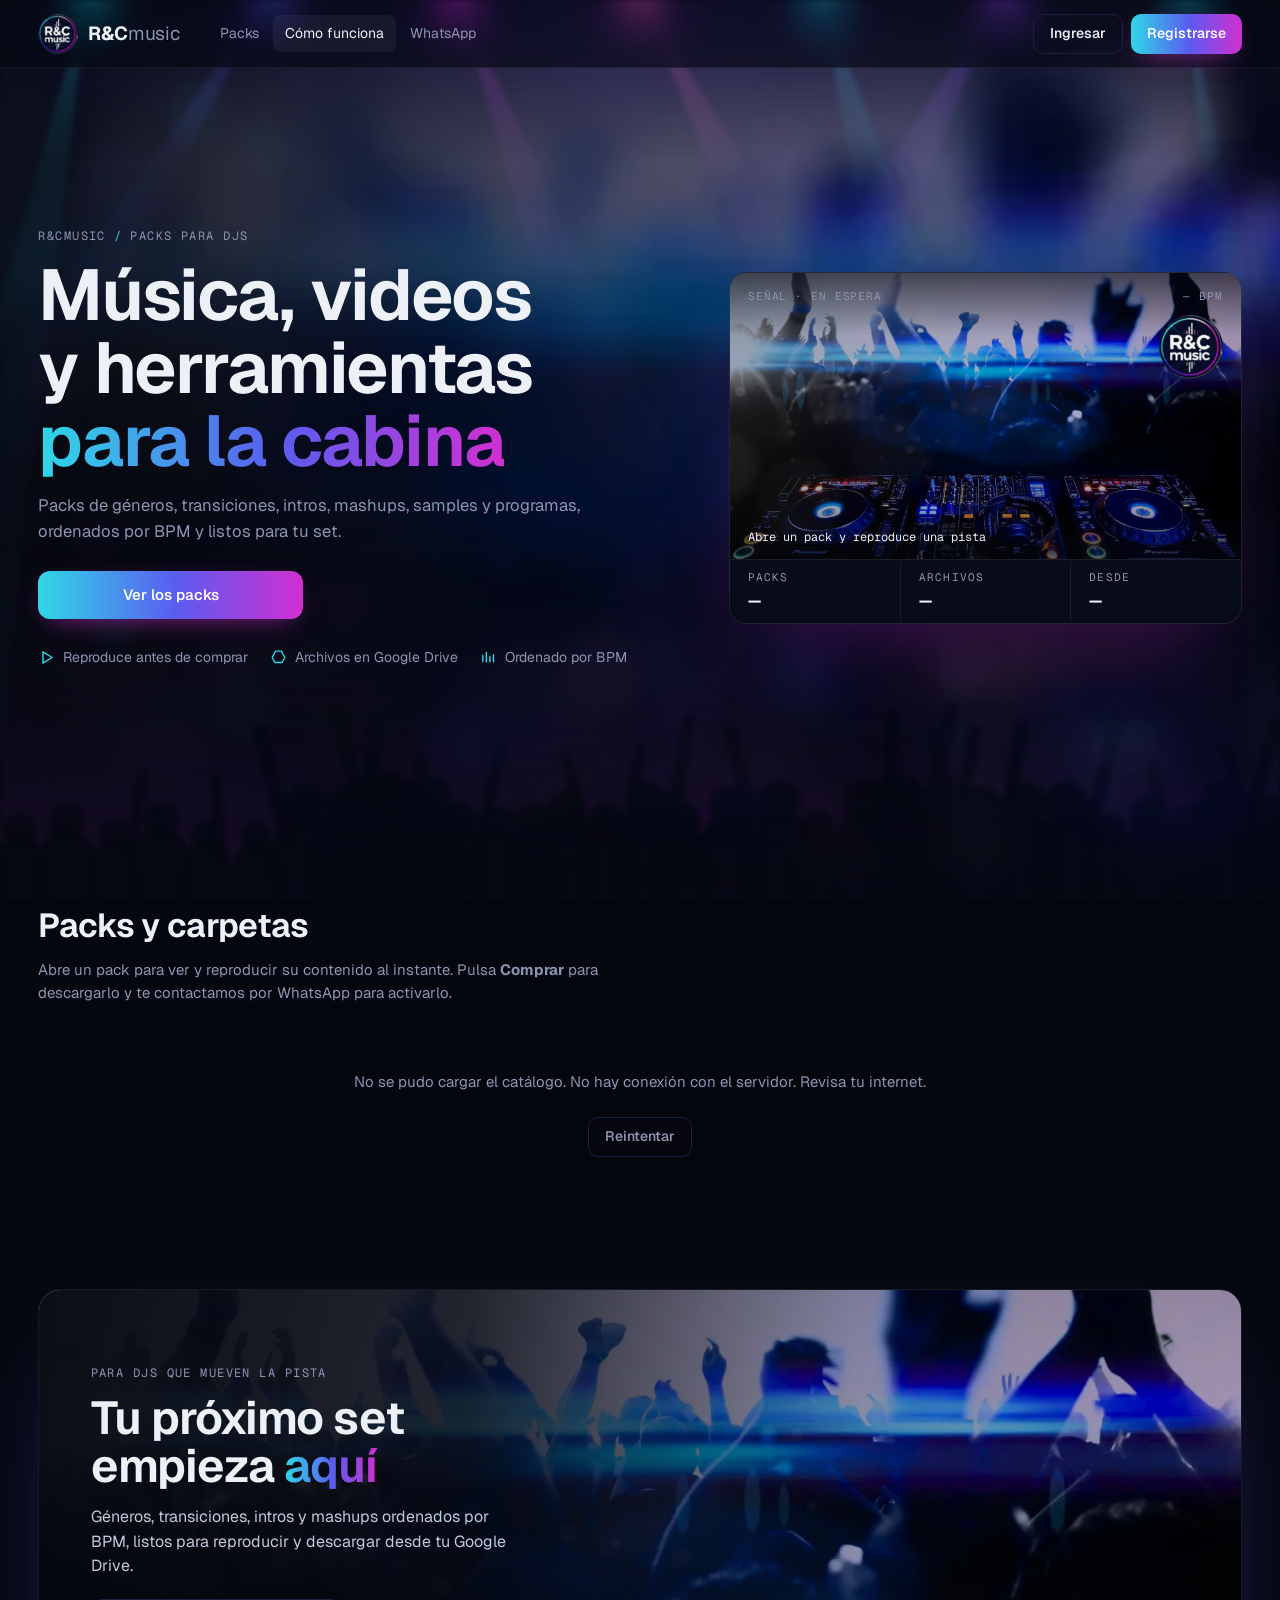
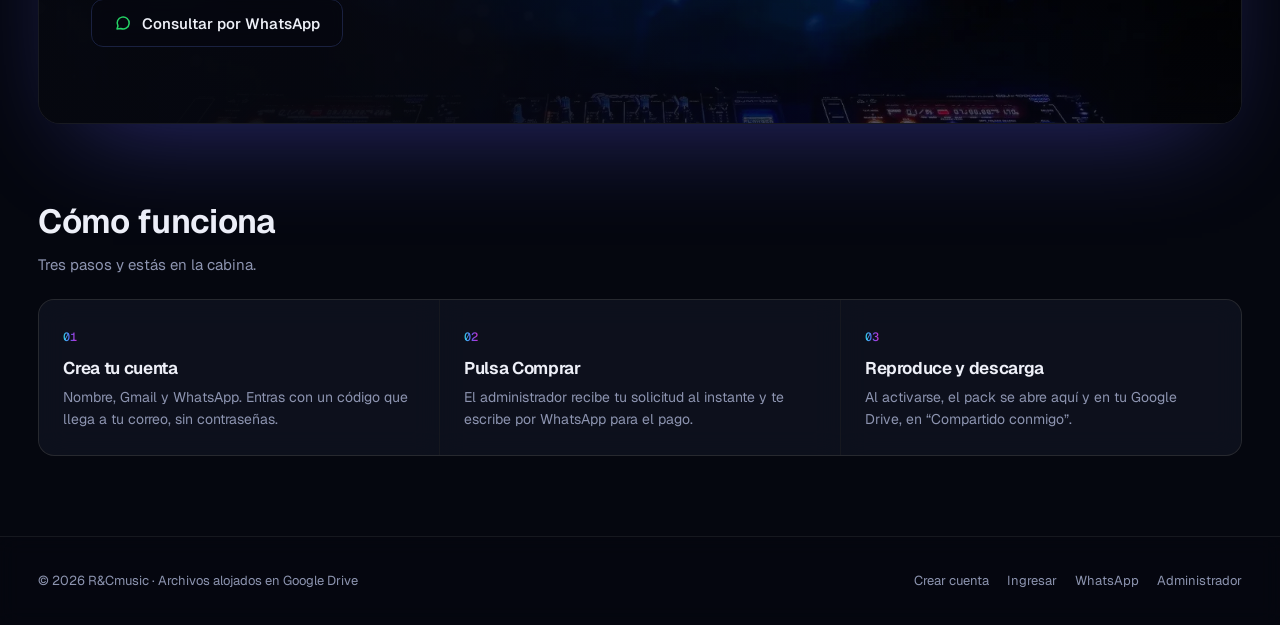
==== index.html @ 89360288 "Add files via upload V4.6C" ====
<!DOCTYPE html>
<html lang="es">
<head>
<meta charset="utf-8">
<meta name="viewport" content="width=device-width, initial-scale=1, viewport-fit=cover">
<meta name="theme-color" content="#05070f">
<title>R&amp;Cmusic · Packs para DJs</title>
<meta name="description" content="R&Cmusic: packs de música, transiciones, intros, mashups, samples y programas para DJs, servidos desde Google Drive.">
<link rel="icon" type="image/png" href="favicon.png">
<link rel="preconnect" href="https://fonts.googleapis.com">
<link rel="preconnect" href="https://fonts.gstatic.com" crossorigin>
<link rel="preconnect" href="https://script.google.com">
<link rel="preconnect" href="https://script.googleusercontent.com">
<link href="https://fonts.googleapis.com/css2?family=Geist:wght@400;500;600;700;800&family=Geist+Mono:wght@400;500&display=swap" rel="stylesheet">
<link rel="stylesheet" href="styles.css?v=v4.6">
</head>
<body>
<div id="bg" aria-hidden="true"><div class="photo" id="bgPhoto" hidden></div><canvas id="bgCanvas"></canvas></div>
<a class="skip" href="#packs">Saltar a los packs</a>

<header class="top" id="top">
  <div class="wrap">
    <a class="brand" href="#inicio" aria-label="R&amp;Cmusic, inicio"><img src="logo.webp" alt="" width="40" height="40"><span>R&amp;C<b>music</b></span></a>
    <nav class="main" aria-label="Secciones">
      <a href="#packs" data-spy="packs">Packs</a>
      <a href="#como" data-spy="como">Cómo funciona</a>
      <a href="#" class="js-wa" target="_blank" rel="noopener">WhatsApp</a>
    </nav>
    <div class="acts">
      <button type="button" class="btn ghost" id="hdrLogin" data-open="cuenta">Ingresar</button>
      <button type="button" class="btn grad" id="hdrReg" data-open="registro">Registrarse</button>
      <button type="button" class="chip-user" id="hdrUser" data-open="cuenta" hidden><span class="avatar" id="hdrAvatar"></span><span id="hdrName">Mi cuenta</span></button>
    </div>
  </div>
</header>

<main id="inicio">
  <section class="hero wrap">
    <div class="hero-bg" aria-hidden="true"></div>
    <div class="hero-copy">
      <p class="eyebrow">R&amp;Cmusic <span>/</span> Packs para DJs</p>
      <h1>Música, videos y herramientas <em>para la cabina</em></h1>
      <p class="lead" id="lema">Packs de géneros, transiciones, intros, mashups, samples y programas, ordenados por BPM y listos para tu set.</p>
      <div class="cta cats" id="heroCats" aria-label="Categorías">
        <a class="btn grad lg" href="#packs">Ver los packs</a>
      </div>
      <ul class="perks">
        <li><svg viewBox="0 0 24 24" aria-hidden="true"><path d="M7 4v16l13-8z"/></svg>Reproduce antes de comprar</li>
        <li><svg viewBox="0 0 24 24" aria-hidden="true"><path d="M8 3h8l5 9-4 7H7l-4-7z"/></svg>Archivos en Google Drive</li>
        <li><svg viewBox="0 0 24 24" aria-hidden="true"><path d="M4 18V9m5 9V5m5 13v-7m5 7V8"/></svg>Ordenado por BPM</li>
      </ul>
    </div>
    <div class="scope" aria-hidden="true">
      <img class="scope-img" src="foto.webp" alt="" fetchpriority="high" decoding="async">
      <div class="scope-shade"></div>
      <canvas id="scope"></canvas>
      <div class="hud"><span id="hudL">SEÑAL · EN ESPERA</span><span id="hudR">— BPM</span></div>
      <div class="disc"><img id="disc" src="logo.webp" alt=""></div>
      <div class="now" id="hudNow">Abre un pack y reproduce una pista</div>
      <dl class="stats">
        <div><dt>Packs</dt><dd id="sPacks">—</dd></div>
        <div><dt>Archivos</dt><dd id="sFiles">—</dd></div>
        <div><dt>Desde</dt><dd id="sFrom">—</dd></div>
      </dl>
    </div>
  </section>

  <section class="block wrap" id="packs" aria-labelledby="packsTitle">
    <div class="block-head">
      <div>
        <h2 id="packsTitle">Packs y carpetas</h2>
        <p>Abre un pack para ver y reproducir su contenido al instante. Pulsa <b>Comprar</b> para descargarlo y te contactamos por WhatsApp para activarlo.</p>
      </div>
      <p class="mine-note" id="mineNote" hidden></p>
    </div>
    <div class="seg pfilter" id="packFilter" role="group" aria-label="Filtrar packs por categoría" hidden></div>
    <div class="packs" id="packGrid" aria-live="polite"></div>
  </section>

  <section class="promo wrap" aria-labelledby="promoTitle">
    <div class="promo-in">
      <img class="promo-img" src="foto.webp" alt="" loading="lazy" decoding="async">
      <div class="promo-txt">
        <p class="eyebrow">Para DJs que mueven la pista</p>
        <h2 id="promoTitle">Tu próximo set empieza <em>aquí</em></h2>
        <p>Géneros, transiciones, intros y mashups ordenados por BPM, listos para reproducir y descargar desde tu Google Drive.</p>
        <a class="btn lg js-wa promo-wa" href="#" target="_blank" rel="noopener"><svg viewBox="0 0 24 24" aria-hidden="true"><path d="M4 20l1.3-4A8 8 0 1 1 9 19.3z"/></svg>Consultar por WhatsApp</a>
      </div>
    </div>
  </section>

  <section class="block wrap" id="como" aria-labelledby="comoTitle">
    <div class="block-head"><div><h2 id="comoTitle">Cómo funciona</h2><p>Tres pasos y estás en la cabina.</p></div></div>
    <ol class="steps">
      <li><span class="n">01</span><h3>Crea tu cuenta</h3><p>Nombre, Gmail y WhatsApp. Entras con un código que llega a tu correo, sin contraseñas.</p></li>
      <li><span class="n">02</span><h3>Pulsa Comprar</h3><p>El administrador recibe tu solicitud al instante y te escribe por WhatsApp para el pago.</p></li>
      <li><span class="n">03</span><h3>Reproduce y descarga</h3><p>Al activarse, el pack se abre aquí y en tu Google Drive, en “Compartido conmigo”.</p></li>
    </ol>
  </section>
</main>

<footer class="foot">
  <div class="wrap">
    <span>© <span id="year">2026</span> R&amp;Cmusic · Archivos alojados en Google Drive</span>
    <nav aria-label="Pie de página">
      <button type="button" data-open="registro">Crear cuenta</button>
      <button type="button" data-open="cuenta">Ingresar</button>
      <a href="#" class="js-wa" target="_blank" rel="noopener">WhatsApp</a>
      <button type="button" data-open="admin">Administrador</button>
    </nav>
  </div>
</footer>

<!-- Barra inferior (celular) -->
<nav class="tabbar" aria-label="Navegación rápida">
  <a href="#inicio" data-spy="inicio"><svg viewBox="0 0 24 24" aria-hidden="true"><path d="M3 11 12 4l9 7v9h-6v-6H9v6H3z"/></svg><span>Inicio</span></a>
  <a href="#packs" data-spy="packs"><svg viewBox="0 0 24 24" aria-hidden="true"><path d="M3 7a2 2 0 0 1 2-2h4l2 2h8a2 2 0 0 1 2 2v8a2 2 0 0 1-2 2H5a2 2 0 0 1-2-2z"/></svg><span>Packs</span></a>
  <button type="button" data-open="cuenta"><svg viewBox="0 0 24 24" aria-hidden="true"><circle cx="12" cy="8" r="4"/><path d="M4 21c1-4 4-6 8-6s7 2 8 6"/></svg><span id="tabAccount">Ingresar</span></button>
  <a href="#" class="js-wa" target="_blank" rel="noopener"><svg viewBox="0 0 24 24" aria-hidden="true"><path d="M4 20l1.3-4A8 8 0 1 1 9 19.3z"/></svg><span>WhatsApp</span></a>
</nav>

<!-- Reproductor -->
<div class="dock" id="dock" role="region" aria-label="Reproductor">
  <div class="ctrl">
    <button type="button" id="prev" aria-label="Anterior"><svg viewBox="0 0 24 24"><path d="M6 5h2v14H6zM20 5v14L9 12z"/></svg></button>
    <button type="button" id="next" aria-label="Siguiente"><svg viewBox="0 0 24 24"><path d="M16 5h2v14h-2zM4 5v14l11-7z"/></svg></button>
  </div>
  <div class="meta"><div class="t" id="dockT"></div><div class="s"><span class="eq"><i></i><i></i><i></i><i></i></span><span id="dockS"></span></div><div class="preview-cd" data-preview-cd hidden></div></div>
  <div class="frame" id="dockFrame"></div>
  <button type="button" class="x" id="dockStop" aria-label="Cerrar reproductor"><svg viewBox="0 0 24 24"><path d="M6 6l12 12M18 6 6 18"/></svg></button>
</div>

<!-- Pack -->
<div class="modal" id="fModal" role="dialog" aria-modal="true" aria-labelledby="fName">
  <div class="sheet pack-sheet">
    <button type="button" class="x close-float" data-close aria-label="Cerrar" title="Cerrar (Esc)"><svg viewBox="0 0 24 24"><path d="M6 6l12 12M18 6 6 18"/></svg></button>
    <aside class="pinfo">
      <div class="pcover" id="fCover"></div>
      <div class="ptext">
        <p class="eyebrow" id="fMeta"></p>
        <h2 id="fName"></h2>
        <p class="pdesc" id="fDesc"></p>
        <div class="pprice"><strong class="amt" id="fPrice"></strong><span class="per" id="fPer"></span></div>
        <p class="pnote" id="fPriceNote"></p>
        <p class="fstate" id="fState"></p>
        <div class="pbtns">
          <button type="button" class="btn grad lg" id="fBuy">Comprar</button>
          <a class="btn lg" id="fDrive" href="#" target="_blank" rel="noopener" hidden>Abrir en Drive · descargar todo</a>
        </div>
      </div>
    </aside>
    <section class="pcontent" aria-label="Contenido del pack">
      <div class="pstick" id="pstick">
        <div class="ptools">
          <div class="field search"><svg viewBox="0 0 24 24" aria-hidden="true"><circle cx="11" cy="11" r="7"/><path d="m20 20-3.5-3.5"/></svg><input id="fq" type="search" placeholder="Buscar por nombre, BPM o subcarpeta" autocomplete="off" aria-label="Buscar en este pack"></div>
          <p class="pcount" id="fCount"></p>
        </div>
        <div class="subs" id="fSubs"></div>
      </div>
      <div class="flist" id="fList"></div>
    </section>
    <div class="buybar" id="buybar"><div><div class="pp"><strong class="amt" id="bbPrice"></strong><span class="per" id="bbPer"></span></div><span class="bbnote" id="bbNote"></span></div><button type="button" class="btn grad" id="bbBuy">Comprar</button></div>
  </div>
</div>

<!-- Confirmar compra -->
<div class="modal" id="bModal" role="dialog" aria-modal="true" aria-labelledby="bTitle">
  <div class="sheet small">
    <header class="shead"><h3 id="bTitle">Confirmar solicitud</h3><button type="button" class="x" data-close aria-label="Cerrar"><svg viewBox="0 0 24 24"><path d="M6 6l12 12M18 6 6 18"/></svg></button></header>
    <div class="body" id="bAsk">
      <div class="buy-item"><div id="bCover"></div><div><b id="bPack"></b><div id="bPrice"></div><span id="bDur" class="muted"></span></div></div>
      <dl class="kv" id="bWho"></dl>
      <p class="note">Al enviar, el administrador recibe un aviso con este pack y tus datos. Te escribirá por WhatsApp para coordinar el pago y activar tu acceso de lector en Google Drive.</p>
      <p class="err" id="bErr" role="alert"></p>
      <div class="row-end"><button type="button" class="btn" data-close>Cancelar</button><button type="button" class="btn grad" id="bSend">Enviar solicitud</button></div>
    </div>
    <div class="body done" id="bDone" hidden>
      <div class="okmark" aria-hidden="true"><svg viewBox="0 0 24 24"><path d="m5 12 5 5 9-10"/></svg></div>
      <h3 id="bDoneT">Solicitud enviada</h3>
      <p class="note" id="bDoneP"></p>
      <div class="row-center"><a class="btn" id="bWa" href="#" target="_blank" rel="noopener">Escribir por WhatsApp</a><button type="button" class="btn light" data-close>Seguir viendo packs</button></div>
    </div>
  </div>
</div>

<!-- Registro -->
<div class="modal" id="rModal" role="dialog" aria-modal="true" aria-labelledby="rTitle">
  <div class="sheet small">
    <header class="shead"><h3 id="rTitle"><img src="logo.webp" alt="">Crea tu cuenta</h3><button type="button" class="x" data-close aria-label="Cerrar"><svg viewBox="0 0 24 24"><path d="M6 6l12 12M18 6 6 18"/></svg></button></header>
    <div class="body">
      <div class="ctx steps-ctx" id="rContext" hidden></div>
      <form class="form" id="regForm" novalidate>
        <label class="w6">Nombre o nombre artístico<input id="rNom" maxlength="80" autocomplete="name" placeholder="DJ Rafa" required></label>
        <label class="w6">Correo de Google (Gmail)<input id="rMail" type="email" autocomplete="email" inputmode="email" placeholder="tucorreo@gmail.com" required><span class="help">Con este Gmail entras a la web y recibes acceso a las carpetas.</span></label>
        <div class="w6 lbl">WhatsApp
          <div class="phone">
            <div class="country-picker" id="countryPicker">
              <select class="inp" id="rPais" aria-label="Código de país" hidden>
                <option value="51">🇵🇪 +51</option><option value="52">🇲🇽 +52</option><option value="57">🇨🇴 +57</option>
                <option value="593">🇪🇨 +593</option><option value="591">🇧🇴 +591</option><option value="56">🇨🇱 +56</option>
                <option value="54">🇦🇷 +54</option><option value="58">🇻🇪 +58</option><option value="507">🇵🇦 +507</option>
                <option value="1">🇺🇸 +1</option><option value="34">🇪🇸 +34</option>
              </select>
              <button type="button" class="inp country-current" id="rPaisBtn" aria-label="Elegir país y código telefónico" aria-haspopup="listbox" aria-expanded="false"><span class="country-flag"><img src="[data-uri]" alt="" aria-hidden="true"></span><span class="country-code">+51</span><svg viewBox="0 0 24 24" aria-hidden="true"><path d="m7 10 5 5 5-5"/></svg></button>
              <div class="country-menu" id="rPaisMenu" role="listbox" aria-label="País y código telefónico" hidden>
                <button type="button" role="option" data-country="51" data-flag="🇵🇪" data-flag-img="[data-uri]" aria-selected="true"><span class="country-flag"><img src="[data-uri]" alt="" aria-hidden="true"></span><b>Perú</b><small>+51</small></button>
                <button type="button" role="option" data-country="52" data-flag="🇲🇽" data-flag-img="[data-uri]" aria-selected="false"><span class="country-flag"><img src="[data-uri]" alt="" aria-hidden="true"></span><b>México</b><small>+52</small></button>
                <button type="button" role="option" data-country="57" data-flag="🇨🇴" data-flag-img="[data-uri]" aria-selected="false"><span class="country-flag"><img src="[data-uri]" alt="" aria-hidden="true"></span><b>Colombia</b><small>+57</small></button>
                <button type="button" role="option" data-country="593" data-flag="🇪🇨" data-flag-img="[data-uri]" aria-selected="false"><span class="country-flag"><img src="[data-uri]" alt="" aria-hidden="true"></span><b>Ecuador</b><small>+593</small></button>
                <button type="button" role="option" data-country="591" data-flag="🇧🇴" data-flag-img="[data-uri]" aria-selected="false"><span class="country-flag"><img src="[data-uri]" alt="" aria-hidden="true"></span><b>Bolivia</b><small>+591</small></button>
                <button type="button" role="option" data-country="56" data-flag="🇨🇱" data-flag-img="[data-uri]" aria-selected="false"><span class="country-flag"><img src="[data-uri]" alt="" aria-hidden="true"></span><b>Chile</b><small>+56</small></button>
                <button type="button" role="option" data-country="54" data-flag="🇦🇷" data-flag-img="[data-uri]" aria-selected="false"><span class="country-flag"><img src="[data-uri]" alt="" aria-hidden="true"></span><b>Argentina</b><small>+54</small></button>
                <button type="button" role="option" data-country="58" data-flag="🇻🇪" data-flag-img="[data-uri]" aria-selected="false"><span class="country-flag"><img src="[data-uri]" alt="" aria-hidden="true"></span><b>Venezuela</b><small>+58</small></button>
                <button type="button" role="option" data-country="507" data-flag="🇵🇦" data-flag-img="[data-uri]" aria-selected="false"><span class="country-flag"><img src="[data-uri]" alt="" aria-hidden="true"></span><b>Panamá</b><small>+507</small></button>
                <button type="button" role="option" data-country="1" data-flag="🇺🇸" data-flag-img="[data-uri]" aria-selected="false"><span class="country-flag"><img src="[data-uri]" alt="" aria-hidden="true"></span><b>Estados Unidos</b><small>+1</small></button>
                <button type="button" role="option" data-country="34" data-flag="🇪🇸" data-flag-img="[data-uri]" aria-selected="false"><span class="country-flag"><img src="[data-uri]" alt="" aria-hidden="true"></span><b>España</b><small>+34</small></button>
              </div>
            </div>
            <input class="inp" id="rWa" type="tel" inputmode="tel" autocomplete="tel-national" placeholder="987 654 321" aria-label="Número de WhatsApp" required>
          </div>
        </div>
        <div class="hp" aria-hidden="true"><label>Sitio web<input id="rWeb" tabindex="-1" autocomplete="off"></label></div>
        <label class="tick w6"><input type="checkbox" id="rOk"><span>Acepto que R&amp;Cmusic me contacte por WhatsApp y que mis datos se usen solo para gestionar mi cuenta y mis compras.</span></label>
        <p class="err w6" id="rErr" role="alert"></p>
        <div class="w6 row-split"><button type="button" class="linkbtn" data-open="cuenta">Ya tengo cuenta</button><button type="submit" class="btn grad" id="rSend">Crear cuenta</button></div>
      </form>
    </div>
  </div>
</div>

<!-- Ingresar / Mi cuenta -->
<div class="modal" id="mModal" role="dialog" aria-modal="true" aria-labelledby="mTitle">
  <div class="sheet small">
    <header class="shead"><h3 id="mTitle"><img src="logo.webp" alt=""><span id="mTitleTxt">Ingresar</span></h3><button type="button" class="x" data-close aria-label="Cerrar"><svg viewBox="0 0 24 24"><path d="M6 6l12 12M18 6 6 18"/></svg></button></header>
    <div class="body">
      <p class="note ctx" id="mContext" hidden></p>
      <form id="mStep1" class="form" novalidate>
        <p class="note w6">Escribe el Gmail con el que te registraste. Te enviaremos un código de 6 dígitos.</p>
        <label class="w6">Correo de Google (Gmail)<input id="mMail" type="email" inputmode="email" autocomplete="email" placeholder="tucorreo@gmail.com"></label>
        <p class="err w6" id="mErr1" role="alert"></p>
        <div class="w6 row-split"><button type="button" class="linkbtn" data-open="registro">Crear cuenta</button><button type="submit" class="btn grad" id="mSend">Enviarme el código</button></div>
        <p class="banner w6 demo-only" hidden><b>Modo demostración.</b> Prueba con <code>ejemplo.dos@gmail.com</code>; el código es <code>123456</code>.</p>
      </form>
      <form id="mStep2" class="form" novalidate hidden>
        <p class="note w6" id="mSentTo"></p>
        <label class="w6">Código de 6 dígitos<input id="mCode" class="code-in" inputmode="numeric" autocomplete="one-time-code" maxlength="6" placeholder="······"></label>
        <p class="err w6" id="mErr2" role="alert"></p>
        <div class="w6 row-split"><button type="button" class="linkbtn" id="mBack">Usar otro correo</button><button type="submit" class="btn grad" id="mGo">Ingresar</button></div>
        <button type="button" class="linkbtn w6" id="mResend">Reenviar código</button>
      </form>
      <div id="mIn" hidden>
        <div class="acct-head"><span class="avatar lg" id="mAvatar"></span><div><h3 id="mName"></h3><p class="note" id="mWho"></p></div><button type="button" class="btn sm" id="mOut">Cerrar sesión</button></div>
        <p class="banner">Para reproducir, tu navegador debe tener abierta la sesión de Google de este mismo correo.</p>
        <h4 class="subt">Mis packs</h4>
        <div id="mList"></div>
        <div id="mReqs"></div>
      </div>
    </div>
  </div>
</div>

<!-- Administrador -->
<div class="modal" id="aModal" role="dialog" aria-modal="true" aria-labelledby="aTitle">
  <div class="sheet admin">
    <header class="shead">
      <h3 id="aTitle"><img src="logo.webp" alt="">Administrador</h3>
      <div class="row-end">
        <a class="btn sm" id="aSheet" href="#" target="_blank" rel="noopener" hidden>Google Sheets</a>
        <button type="button" class="btn sm" id="aOut" hidden>Salir</button>
        <button type="button" class="x" data-close aria-label="Cerrar"><svg viewBox="0 0 24 24"><path d="M6 6l12 12M18 6 6 18"/></svg></button>
      </div>
    </header>
    <div class="body" id="aLogin">
      <form class="login" id="loginForm" novalidate>
        <img src="logo.webp" alt="">
        <h3>Ingreso de administrador</h3>
        <p class="note">Solicitudes de compra, registros, accesos, carpetas y ajustes.</p>
        <input class="inp" id="aPass" type="password" autocomplete="current-password" placeholder="Clave de administrador" aria-label="Clave de administrador">
        <p class="err" id="aErr" role="alert"></p>
        <button type="submit" class="btn grad" id="aGo">Ingresar</button>
        <p class="banner demo-only" hidden><b>Modo demostración.</b> Usa la clave <code>demo</code>; los cambios se guardan solo en este navegador.</p>
      </form>
    </div>
    <div id="aDash" hidden>
      <div class="tabs" role="tablist">
        <button type="button" role="tab" aria-selected="true" data-atab="sols">Solicitudes <span class="badge" id="solBadge" hidden></span></button>
        <button type="button" role="tab" aria-selected="false" data-atab="regs">Registros <span class="badge" id="newBadge" hidden></span></button>
        <button type="button" role="tab" aria-selected="false" data-atab="cars">Carpetas y precios</button>
        <button type="button" role="tab" aria-selected="false" data-atab="ajs">Ajustes</button>
      </div>

      <div class="body" id="aSols">
        <p class="banner demo-only" hidden><b>Modo demostración.</b> Las solicitudes viven en este navegador. Con el servidor conectado, cada “Comprar” te llega por correo y aparece aquí.</p>
        <div class="atools"><div class="seg" role="group" aria-label="Filtrar solicitudes" id="segSol">
          <button type="button" data-sol="Pendiente" aria-pressed="true">Pendientes</button>
          <button type="button" data-sol="" aria-pressed="false">Todas</button>
        </div><button type="button" class="btn" data-refresh>Actualizar</button></div>
        <div id="solRows" class="cards"></div>
      </div>

      <div class="body" id="aRegs" hidden>
        <dl class="tiles">
          <div class="tile"><dt>Registrados</dt><dd id="tTot">0</dd></div>
          <div class="tile p"><dt>Solicitudes pendientes</dt><dd id="tPen">0</dd></div>
          <div class="tile a"><dt>Con acceso activo</dt><dd id="tApr">0</dd></div>
          <div class="tile r"><dt>Vencen en 7 días</dt><dd id="tRec">0</dd></div>
        </dl>
        <div class="atools">
          <div class="field search"><svg viewBox="0 0 24 24" aria-hidden="true"><circle cx="11" cy="11" r="7"/><path d="m20 20-3.5-3.5"/></svg><input id="aq" type="search" placeholder="Buscar nombre, correo o número" aria-label="Buscar registros"></div>
          <div class="seg" role="group" aria-label="Estado" id="segEst">
            <button type="button" data-est="" aria-pressed="true">Todos</button>
            <button type="button" data-est="Registrado" aria-pressed="false">Sin compra</button>
            <button type="button" data-est="Aprobado" aria-pressed="false">Con acceso</button>
            <button type="button" data-est="Vencido" aria-pressed="false">Vencidos</button>
            <button type="button" data-est="Revocado" aria-pressed="false">Revocados</button>
          </div>
          <button type="button" class="btn" data-act="regNew">Agregar persona</button>
          <button type="button" class="btn" data-refresh>Actualizar</button>
        </div>
        <div id="regNewBox"></div>
        <div class="atable">
          <div class="arow head"><span class="c-date">Fecha</span><span>Nombre</span><span class="c-mail">Correo</span><span class="c-wa">WhatsApp</span><span class="c-int">Accesos</span><span>Estado</span><span class="ta-r">Acciones</span></div>
          <div id="aRows"></div>
        </div>
      </div>

      <div class="body" id="aCars" hidden>
        <div class="atools split">
          <p class="note">Las carpetas que ve el público. Al guardar una carpeta con su enlace de Drive, su contenido se actualiza en la web al instante. Eliminarla aquí no borra nada de tu Drive.</p>
          <button type="button" class="btn grad" data-act="carNew">Nueva carpeta</button>
        </div>
        <div id="carEditBox"></div>
        <div class="atable">
          <div class="crow head"><span></span><span>Carpeta</span><span class="c-tipo">Archivos</span><span class="c-precio">Precio</span><span class="c-vis">Visible</span><span class="ta-r">Acciones</span></div>
          <div id="cRows"></div>
        </div>
      </div>

      <div class="body" id="aAjs" hidden>
        <form class="aj form" id="ajForm" novalidate>
          <div class="panel w6 idxbox"><div><b>Contenido de Drive</b><p class="note" id="jIdx"></p></div><button type="button" class="btn" id="jReindex">Actualizar contenido ahora</button></div>
          <label class="w6">Correo que recibe los avisos (registros y solicitudes de compra)<input id="jMail" type="email" placeholder="tucorreo@gmail.com"></label>
          <label class="w3">WhatsApp de contacto (con código de país)<input id="jWa" inputmode="tel" placeholder="51987654321"></label>
          <label class="w3">Moneda de los precios<input id="jMon" maxlength="6" placeholder="S/"></label>
          <label class="w6">Dirección pública de la web<input id="jSite" type="url" placeholder="https://tuusuario.github.io/rcmusic"><span class="help">Se incluye en el correo que recibe el usuario al ser aprobado.</span></label>
          <div class="w6 lbl">Imagen de fondo de la web
            <div class="fondo-box">
              <div class="fondo-prev" id="jPrev"><span>Sin imagen: solo luces animadas</span></div>
              <div class="stack">
                <input class="inp" id="jFondo" placeholder="Enlace de imagen o de Google Drive" aria-label="Enlace de la imagen de fondo">
                <div class="row-start"><button type="button" class="btn sm" id="jFondoUp">Subir imagen</button><button type="button" class="btn sm" id="jFondoDel">Quitar imagen</button></div>
                <span class="help">Una foto tuya de cabina o show. Se muestra difuminada detrás de toda la web.</span>
              </div>
            </div>
          </div>
          <fieldset class="w6 botones-box"><legend>Botones de la portada</legend>
            <p class="help">Cada botón muestra las carpetas de su tipo (el “Tipo” que eliges en Carpetas y precios). “Mixto” aparece en Audio y en Videos.</p>
            <div class="botones-grid">
              <label class="tick"><input type="checkbox" data-boton="todos"><span>Todos</span></label>
              <label class="tick"><input type="checkbox" data-boton="audio"><span>Audio</span></label>
              <label class="tick"><input type="checkbox" data-boton="video"><span>Videos</span></label>
              <label class="tick"><input type="checkbox" data-boton="software"><span>Software</span></label>
              <label class="tick"><input type="checkbox" data-boton="herramientas"><span>Herramientas DJ</span></label>
              <label class="tick"><input type="checkbox" data-boton="actualizaciones"><span>Actualizaciones</span></label>
            </div>
            <p class="help">Texto que verán tus clientes en los botones de inicio y en el filtro de packs.</p>
            <div class="botones-nombres-grid">
              <label>Todos<input type="text" data-boton-nombre="todos" maxlength="40" placeholder="Todos"></label>
              <label>Audio<input type="text" data-boton-nombre="audio" maxlength="40" placeholder="Audio"></label>
              <label>Videos<input type="text" data-boton-nombre="video" maxlength="40" placeholder="Videos"></label>
              <label>Software<input type="text" data-boton-nombre="software" maxlength="40" placeholder="Software"></label>
              <label>Herramientas DJ<input type="text" data-boton-nombre="herramientas" maxlength="40" placeholder="Herramientas DJ"></label>
              <label>Actualizaciones<input type="text" data-boton-nombre="actualizaciones" maxlength="40" placeholder="Actualizaciones"></label>
            </div>
          </fieldset>
          <label class="w6">Reproducción en la web<select id="jRepro">
              <option value="todos">Activada para todos (visitantes y compradores)</option>
              <option value="compradores">Solo para quienes compraron</option>
              <option value="nadie">Desactivada</option>
            </select><span class="help" id="jReproHelp"></span></label>
          <label class="tick w6"><input type="checkbox" id="jLuces"><span>Mostrar las luces animadas sobre el fondo</span></label>
          <label class="tick w6"><input type="checkbox" id="jDownloadAudio"><span>Mostrar iconos de descarga a quienes compraron (y en carpetas públicas)</span></label>
          <label class="tick w6"><input type="checkbox" id="jUser"><span>Enviar correos al usuario (solicitud recibida y acceso activado)</span></label>
          <p class="note w6" id="jQuota"></p>
          <div class="w6 row-end"><p class="err" id="jErr"></p><button type="button" class="btn" id="jCheck">Revisar vencimientos</button><button type="button" class="btn" id="jTest">Correo de prueba</button><button type="submit" class="btn grad" id="jSave">Guardar ajustes</button></div>
        </form>
      </div>
    </div>
  </div>
</div>

<!-- Video -->
<div class="modal" id="vModal" role="dialog" aria-modal="true" aria-labelledby="vTitle">
  <div class="sheet video-sheet">
    <header class="shead"><h3 id="vTitle">Video</h3><button type="button" class="x" data-close aria-label="Cerrar"><svg viewBox="0 0 24 24"><path d="M6 6l12 12M18 6 6 18"/></svg></button></header>
    <div class="video" id="vFrame"></div>
    <div class="row-split pad"><span class="num" id="vMeta"></span><span class="preview-cd" data-preview-cd hidden></span><div class="row-end"><span class="note" id="vNote" hidden>La descarga es para quienes compran el pack.</span><a class="btn" id="vOpen" href="#" target="_blank" rel="noopener">Abrir en Drive</a><a class="btn light" id="vDl" href="#" target="_blank" rel="noopener">Descargar</a></div></div>
  </div>
</div>

<input type="file" id="fileIn" accept="image/jpeg,image/png,image/webp" hidden>
<div class="toasts" id="toasts" role="status" aria-live="polite"></div>
<script src="app.js?v=v4.6" defer></script>
</body>
</html>
---- styles.css ----
/* R&Cmusic · estilos
   Dirección: consola de cabina azul noche. Las portadas son el contenido; el aro cian→magenta del logo
   es el único gesto de color (acciones principales, lo que suena, el espectro). Movimiento corto y suave. */
:root{
  --bg:#05070f;
  --surface:#0b0f1d;
  --line:#1a2140;
  --ink:#eef0f8;
  --mute:#8d94b0;
  --cyan:#2fd8e6;
  --mag:#d12fd0;
  --grad:linear-gradient(90deg,#2fd8e6,#5b5cf0 52%,#d12fd0);
  --ok:#3ddc97; --warn:#f5b83d; --bad:#ff5d6c;
  --glass:rgba(11,15,29,.72);
  --f-body:"Geist",system-ui,-apple-system,"Segoe UI",Roboto,sans-serif;
  --f-mono:"Geist Mono",ui-monospace,"SFMono-Regular",Menlo,monospace;
  --r:12px;
  --ease:cubic-bezier(.2,.8,.2,1);
  --top:68px;
  --tabbar:0px;
  color-scheme:dark;
}
*{box-sizing:border-box}
html{background:var(--bg);scroll-behavior:smooth;scroll-padding-top:calc(var(--top) + 12px);-webkit-text-size-adjust:100%}
html,body{margin:0;overflow-x:clip}
body{background:transparent;color:var(--ink);font:15px/1.55 var(--f-body);-webkit-font-smoothing:antialiased;min-height:100vh;padding-bottom:var(--tabbar)}
body.modal-open{overflow:hidden}
body.playing{padding-bottom:calc(var(--tabbar) + 96px)}
a{color:inherit}
button,input,select,textarea{font:inherit;color:inherit}
button{-webkit-tap-highlight-color:transparent}
svg{width:18px;height:18px;fill:none;stroke:currentColor;stroke-width:2;stroke-linecap:round;stroke-linejoin:round;flex:none}
:focus-visible{outline:2px solid var(--cyan);outline-offset:2px;border-radius:8px}
[hidden]{display:none!important}
.wrap{max-width:1440px;margin:0 auto;padding-inline:clamp(16px,3vw,40px)}
h1,h2,h3,h4{text-wrap:balance;margin:0;font-weight:650;letter-spacing:-.02em}
p{margin:0}
.num{font-family:var(--f-mono);font-variant-numeric:tabular-nums;font-size:13px;color:var(--mute)}
.muted,.note{color:var(--mute)}
.note{font-size:13.5px}
.skip{position:absolute;left:-999px;top:8px;z-index:100;background:var(--ink);color:var(--bg);padding:8px 12px;border-radius:8px}
.skip:focus{left:8px}

/* ---------- Fondo animado ---------- */
#bg{position:fixed;inset:0;z-index:-1;pointer-events:none;overflow:hidden;background:var(--bg)}
#bg canvas{position:absolute;inset:0;width:100%;height:100%;display:block;filter:blur(2px) saturate(1.15);mix-blend-mode:screen;transition:opacity .5s}
#bg .photo{position:absolute;inset:-60px;background-size:cover;background-position:center;filter:blur(26px) saturate(1.25) brightness(.7);opacity:.55}
#bg::after{content:"";position:absolute;inset:0;background:linear-gradient(180deg,rgba(5,7,15,.2),rgba(5,7,15,.55) 45%,rgba(5,7,15,.62) 80%,rgba(5,7,15,.45))}

/* ---------- Botones ---------- */
.btn{display:inline-flex;align-items:center;justify-content:center;gap:8px;min-height:40px;padding:0 16px;border-radius:10px;border:1px solid var(--line);background:rgba(5,7,15,.6);text-decoration:none;font-size:14px;font-weight:550;cursor:pointer;white-space:nowrap;transition:transform .15s var(--ease),border-color .2s,background .2s,filter .2s,opacity .2s;user-select:none}
.btn:hover{border-color:#34406e}
.btn:active{transform:scale(.97)}
.btn.grad{border:0;background:var(--grad);color:#fff;box-shadow:0 8px 28px -12px rgba(209,47,208,.85)}
.btn.grad:hover{filter:brightness(1.1)}
.btn.light{background:var(--ink);color:var(--bg);border-color:var(--ink)}
.btn.ghost{background:transparent}
.btn.lg{min-height:48px;padding:0 22px;font-size:15px;border-radius:12px}
.btn.sm{min-height:34px;padding:0 12px;font-size:13px;border-radius:8px}
.btn.ok{border-color:color-mix(in srgb,var(--ok) 50%,transparent);color:var(--ok)}
.btn.bad{border-color:color-mix(in srgb,var(--bad) 45%,transparent);color:var(--bad)}
.btn.bad.armed{background:var(--bad);color:#fff}
.btn.done{border-color:color-mix(in srgb,var(--warn) 55%,transparent);color:var(--warn);background:transparent;cursor:default}
.btn:disabled{opacity:.55;cursor:default;transform:none}
.btn.busy{position:relative;color:transparent!important}
.btn.busy::after{content:"";position:absolute;width:16px;height:16px;border:2px solid rgba(255,255,255,.35);border-top-color:#fff;border-radius:50%;animation:spin .7s linear infinite}
.btn.light.busy::after{border-color:rgba(5,7,15,.25);border-top-color:var(--bg)}
.x{width:38px;height:38px;border-radius:10px;border:1px solid var(--line);background:rgba(5,7,15,.7);cursor:pointer;display:grid;place-items:center;flex:none;transition:border-color .2s}
.x:hover{border-color:#34406e}
.x svg{width:16px;height:16px}
.ico{width:38px;height:38px;border-radius:10px;display:grid;place-items:center;color:var(--mute);border:1px solid transparent;text-decoration:none;background:none;cursor:pointer;flex:none;transition:color .2s,border-color .2s,background .2s}
.ico:hover{color:var(--ink);border-color:var(--line);background:var(--bg)}
.ico svg{width:17px;height:17px}
.linkbtn{background:none;border:0;color:var(--cyan);cursor:pointer;padding:6px 0;font:inherit;font-size:14px;text-decoration:underline;text-underline-offset:3px;justify-self:start}
.row-end,.row-start,.row-split,.row-center{display:flex;gap:8px;flex-wrap:wrap;align-items:center}
.row-end{justify-content:flex-end}.row-split{justify-content:space-between}.row-center{justify-content:center}
.row-end .err{margin-right:auto}
.stack{display:grid;gap:8px}
.ta-r{text-align:right}

/* ---------- Header ---------- */
header.top{position:sticky;top:0;z-index:30;height:var(--top);background:rgba(5,7,15,.62);backdrop-filter:blur(16px) saturate(1.3);-webkit-backdrop-filter:blur(16px) saturate(1.3);border-bottom:1px solid rgba(255,255,255,.06)}
.top .wrap{display:flex;align-items:center;gap:28px;height:100%}
.brand{display:flex;align-items:center;gap:10px;text-decoration:none;font-weight:700;font-size:19px;letter-spacing:-.01em;flex:none}
.brand img{width:40px;height:40px;display:block}
.brand b{font-weight:400;color:var(--mute)}
nav.main{display:flex;gap:2px;flex:1}
nav.main a{text-decoration:none;color:var(--mute);font-size:14px;padding:8px 12px;border-radius:8px;transition:color .2s,background .2s}
nav.main a:hover,nav.main a.on{color:var(--ink);background:rgba(255,255,255,.05)}
.top .acts{display:flex;gap:8px;align-items:center;margin-left:auto}
.chip-user{display:flex;align-items:center;gap:8px;border:1px solid var(--line);background:rgba(5,7,15,.6);border-radius:999px;padding:4px 14px 4px 4px;cursor:pointer;font-size:14px;font-weight:550;max-width:220px}
.chip-user span:last-child{overflow:hidden;text-overflow:ellipsis;white-space:nowrap}
.avatar{width:30px;height:30px;border-radius:50%;background:var(--grad);display:grid;place-items:center;font:700 13px var(--f-body);color:#fff;flex:none;text-transform:uppercase}
.avatar.lg{width:48px;height:48px;font-size:18px}

/* ---------- Hero ---------- */
.hero{position:relative;isolation:isolate;display:grid;grid-template-columns:1.1fr .9fr;gap:clamp(32px,5vw,72px);align-items:center;min-height:min(calc(100svh - var(--top)),760px);padding-block:48px}
.eyebrow{font:12px var(--f-mono);color:var(--mute);letter-spacing:.12em;text-transform:uppercase;display:flex;gap:8px;align-items:center;flex-wrap:wrap}
.eyebrow span{color:var(--cyan)}
.hero h1{font-size:clamp(38px,5.6vw,76px);line-height:1.02;margin:14px 0 16px}
.hero h1 em,.gtext{font-style:normal;background:var(--grad);-webkit-background-clip:text;background-clip:text;color:transparent}
.lead{color:var(--mute);max-width:52ch;font-size:clamp(16px,1.3vw,18px)}
.cta{display:flex;gap:10px;flex-wrap:wrap;margin:26px 0 28px}
.perks{list-style:none;margin:0;padding:0;display:flex;gap:10px 22px;flex-wrap:wrap;font-size:14px;color:var(--mute)}
.perks li{display:flex;gap:8px;align-items:center}
.perks svg{color:var(--cyan);width:17px;height:17px}
.scope{position:relative;border:1px solid rgba(255,255,255,.1);border-radius:18px;background:linear-gradient(180deg,rgba(11,15,29,.55),rgba(5,7,15,.78));backdrop-filter:blur(14px);-webkit-backdrop-filter:blur(14px);overflow:hidden;aspect-ratio:16/11}
.scope{box-shadow:0 30px 80px -30px rgba(209,47,208,.35),0 0 0 1px rgba(255,255,255,.04) inset}
.scope-img{position:absolute;left:0;right:0;top:0;width:100%;height:calc(100% - 64px);object-fit:cover;object-position:50% 50%;transform:scale(1.02);animation:kb 22s ease-in-out infinite alternate}
@keyframes kb{to{transform:scale(1.08) translateY(-1%)}}
.hero-bg{position:absolute;z-index:-1;top:calc(-1 * var(--top));bottom:-80px;left:50%;width:100vw;transform:translateX(-50%);pointer-events:none;
  background:url(foto-fondo.webp) center 70%/cover no-repeat;opacity:.8;filter:saturate(1.2);
  -webkit-mask-image:linear-gradient(180deg,transparent,#000 18%,#000 55%,transparent),radial-gradient(130% 100% at 70% 45%,#000 50%,transparent 85%);
  -webkit-mask-composite:source-in;mask-image:linear-gradient(180deg,transparent,#000 18%,#000 55%,transparent),radial-gradient(130% 100% at 70% 45%,#000 50%,transparent 85%);mask-composite:intersect}
.hero-bg::after{content:"";position:absolute;inset:0;background:linear-gradient(90deg,rgba(5,7,15,.88),rgba(5,7,15,.45) 48%,rgba(5,7,15,.2))}
.scope-shade{position:absolute;inset:0;background:linear-gradient(180deg,rgba(5,7,15,.55),transparent 18%,transparent 66%,rgba(5,7,15,.6) 80%,transparent 84%)}
.scope canvas{position:absolute;inset:0;width:100%;height:100%;opacity:.95;mix-blend-mode:screen;filter:drop-shadow(0 0 4px rgba(47,216,230,.45))}
.scope .hud{position:absolute;left:18px;right:18px;top:16px;display:flex;justify-content:space-between;font:11px var(--f-mono);color:var(--mute);letter-spacing:.08em}
.scope .hud .live{color:var(--mag)}
.scope .disc{position:absolute;right:18px;top:42px;width:64px;height:64px}
.scope .disc img{width:100%;height:100%}
.spin{animation:spin 6s linear infinite}
@keyframes spin{to{transform:rotate(360deg)}}
.scope .now{position:absolute;left:18px;right:18px;bottom:78px;font:12px var(--f-mono);white-space:nowrap;overflow:hidden;text-overflow:ellipsis}
.scope .stats{position:absolute;left:0;right:0;bottom:0;display:grid;grid-template-columns:repeat(3,1fr);margin:0;border-top:1px solid rgba(255,255,255,.08);background:#080b18;height:64px;align-items:center}
.scope .stats div{padding:8px 18px}
.scope .stats div+div{border-left:1px solid rgba(255,255,255,.08)}
.scope dt{font:11px var(--f-mono);color:var(--mute);text-transform:uppercase;letter-spacing:.1em}
.scope dd{margin:2px 0 0;font:500 22px var(--f-mono);font-variant-numeric:tabular-nums}

/* ---------- Secciones ---------- */
.block{padding-top:clamp(40px,6vw,72px)}
/* ---------- Banner ---------- */
.promo{padding-top:clamp(48px,7vw,88px)}
.promo-in{position:relative;border-radius:22px;overflow:hidden;border:1px solid rgba(255,255,255,.08);min-height:clamp(300px,34vw,440px);display:flex;align-items:center;
  box-shadow:0 40px 100px -40px rgba(91,92,240,.45)}
.promo-img{position:absolute;inset:0;z-index:0;width:100%;height:100%;object-fit:cover;object-position:50% 28%}
.promo-in::before{content:"";position:absolute;inset:0;z-index:1;background:linear-gradient(90deg,rgba(5,7,15,.95) 0%,rgba(5,7,15,.8) 36%,rgba(5,7,15,.15) 68%,transparent),
  linear-gradient(0deg,rgba(5,7,15,.5),transparent 40%)}
.promo-txt{position:relative;z-index:2;max-width:520px;padding:clamp(24px,4vw,56px);display:grid;gap:14px;justify-items:start}
.promo-txt h2{font-size:clamp(28px,3.6vw,48px);line-height:1.04;margin:0}
.promo-txt h2 em{font-style:normal;background:var(--grad);-webkit-background-clip:text;background-clip:text;color:transparent}
.promo-txt p:not(.eyebrow){color:#c3c8dc;margin:0;font-size:16px;line-height:1.55}
.promo-wa{margin-top:6px;gap:10px;background:rgba(5,7,15,.6);backdrop-filter:blur(8px);-webkit-backdrop-filter:blur(8px)}
.promo-wa svg{width:18px;height:18px;color:#25d366}
/* ---------- Lista en preparación ---------- */
.empty.prep{display:grid;justify-items:center;gap:10px;max-width:460px;margin-inline:auto;text-align:center}
.empty.prep b{color:var(--text,#fff);font-size:16px}
.empty.prep span:not(.loader){color:var(--mute);font-size:14px;line-height:1.5}
.loader{width:40px;height:40px;border-radius:50%;border:3px solid rgba(255,255,255,.08);border-top-color:var(--cyan);border-right-color:var(--mag);animation:spin .9s linear infinite}
/* ---------- Barras de desplazamiento finas ---------- */
*{scrollbar-width:thin;scrollbar-color:#2a3460 transparent}
::-webkit-scrollbar{width:8px;height:8px}
::-webkit-scrollbar-track{background:transparent}
::-webkit-scrollbar-thumb{background:#2a3460;border-radius:8px;border:2px solid transparent;background-clip:padding-box}
::-webkit-scrollbar-thumb:hover{background:#3b4886;background-clip:padding-box}
::-webkit-scrollbar-button{display:none;width:0;height:0}
.block-head{display:flex;justify-content:space-between;align-items:end;gap:16px;margin-bottom:22px;flex-wrap:wrap}
.block-head h2{font-size:clamp(26px,2.6vw,34px)}
.block-head p{margin-top:6px;color:var(--mute);max-width:62ch}
.mine-note{font-size:14px;color:var(--ok)}

/* ---------- Portadas ---------- */
.cover{position:relative;aspect-ratio:1/1;overflow:hidden;background:#0a0d1c}
.cover .gen{position:absolute;inset:0;display:flex;flex-direction:column;justify-content:flex-end;gap:4px;padding:18px;
  background:repeating-linear-gradient(90deg,rgba(255,255,255,.05) 0 2px,transparent 2px 9px) bottom/100% 34% no-repeat,
    radial-gradient(110% 80% at 0% 0%,hsl(var(--h1) 85% 55% / .55),transparent 60%),
    radial-gradient(100% 80% at 100% 100%,hsl(var(--h2) 80% 55% / .6),transparent 62%),#0a0d1c}
.cover .gen b{font-size:clamp(18px,2vw,26px);line-height:1.05;font-weight:800;letter-spacing:-.02em;text-transform:uppercase;text-wrap:balance}
.cover .gen span{font:11px var(--f-mono);letter-spacing:.14em;text-transform:uppercase;color:rgba(255,255,255,.7)}
.cover .gen img{position:absolute;top:14px;right:14px;width:36px;height:36px;opacity:.9}
.cover .cimg{position:absolute;inset:0;width:100%;height:100%;object-fit:cover;transition:transform .5s var(--ease)}
/* Arte de portada por tipo de pack (se usa si el administrador no subió una portada) */
.cover .art{position:absolute;inset:0;width:100%;height:100%;object-fit:cover;transition:transform .6s var(--ease)}
.cover.has-art .gen{background:linear-gradient(180deg,rgba(3,4,10,.3),transparent 26%,transparent 70%,rgba(3,4,10,.35))}
.cover.has-art .gen b{text-shadow:0 2px 18px rgba(0,0,0,.6)}
.pack:hover .cover .art{transform:scale(1.04)}
.cover.mini .gen{padding:6px}.cover.mini .gen b{font-size:10px}.cover.mini .gen span,.cover.mini .gen img{display:none}

/* ---------- Tarjetas de packs ---------- */
.packs{display:grid;grid-template-columns:repeat(auto-fill,minmax(250px,1fr));gap:clamp(14px,1.4vw,22px)}
.pack{position:relative;border:1px solid rgba(255,255,255,.08);border-radius:16px;background:var(--glass);backdrop-filter:blur(12px);-webkit-backdrop-filter:blur(12px);overflow:hidden;display:flex;flex-direction:column;transition:transform .25s var(--ease),border-color .25s,box-shadow .25s}
.pack:hover{transform:translateY(-3px);border-color:#34406e;box-shadow:0 18px 40px -24px rgba(91,92,240,.6)}
.pack:hover .cimg{transform:scale(1.04)}
.pack .cbtn{all:unset;display:block;position:relative;cursor:pointer}
.pack .cbtn:focus-visible{outline:2px solid var(--cyan);outline-offset:-2px}
.price{position:absolute;top:12px;left:12px;z-index:2;font:500 14px var(--f-mono);background:rgba(5,7,15,.8);backdrop-filter:blur(8px);border:1px solid rgba(255,255,255,.14);border-radius:999px;padding:4px 11px;font-variant-numeric:tabular-nums}
.price small{color:var(--mute);font-size:11px;margin-left:3px}
.price.free{color:var(--ok)}
.badge-st{position:absolute;left:12px;bottom:12px;z-index:2;font:500 12px var(--f-mono);border-radius:999px;padding:4px 10px;backdrop-filter:blur(8px)}
.badge-st.own{background:var(--ok);color:#04130c}
.badge-st.req{background:rgba(245,184,61,.16);color:var(--warn);border:1px solid rgba(245,184,61,.45)}
.pbody{padding:16px 16px 12px;display:grid;gap:6px;flex:1;align-content:start}
.pmeta{display:flex;gap:10px;flex-wrap:wrap;font:11px var(--f-mono);color:var(--mute);text-transform:uppercase;letter-spacing:.1em}
.pbody h3{font-size:18px}
/* Precio destacado + modalidad */
.pp{display:flex;align-items:center;gap:8px;flex-wrap:wrap}
.amt{font:650 22px/1.1 var(--f-mono);font-variant-numeric:tabular-nums;letter-spacing:-.02em;background:var(--grad);-webkit-background-clip:text;background-clip:text;color:transparent;white-space:nowrap}
.amt.free{background:none;color:var(--ok)}
.per{display:inline-flex;align-items:center;font:600 11px var(--f-mono);letter-spacing:.06em;text-transform:uppercase;color:#e6e7ff;background:rgba(91,92,240,.22);border:1px solid rgba(124,125,255,.55);border-radius:999px;padding:3px 9px;white-space:nowrap}
.per:empty{display:none}
.per.once{background:rgba(47,216,230,.12);border-color:rgba(47,216,230,.5);color:#bff6fb}
.pbody p{color:var(--mute);font-size:14px;display:-webkit-box;-webkit-line-clamp:2;-webkit-box-orient:vertical;overflow:hidden}
.pfoot{display:flex;gap:8px;padding:0 16px 16px}
.pfoot .btn{flex:1}
.sk{border-radius:16px;background:linear-gradient(90deg,rgba(11,15,29,.8),rgba(26,33,64,.7),rgba(11,15,29,.8));background-size:200% 100%;animation:sk 1.3s linear infinite}
.pack-sk{aspect-ratio:3/4}
@keyframes sk{to{background-position:-200% 0}}
.steps{list-style:none;margin:0;padding:0;display:grid;grid-template-columns:repeat(3,1fr);gap:1px;background:rgba(255,255,255,.07);border:1px solid rgba(255,255,255,.07);border-radius:16px;overflow:hidden}
.steps li{background:var(--glass);backdrop-filter:blur(12px);-webkit-backdrop-filter:blur(12px);padding:24px}
.steps .n{font:500 12px var(--f-mono);background:var(--grad);-webkit-background-clip:text;background-clip:text;color:transparent}
.steps h3{font-size:17px;margin:8px 0 6px}
.steps p{color:var(--mute);font-size:14px}
.foot{margin-top:80px;border-top:1px solid rgba(255,255,255,.07);padding:28px 0;color:var(--mute);font-size:13px;background:rgba(5,7,15,.6);backdrop-filter:blur(10px)}
.foot .wrap{display:flex;justify-content:space-between;gap:16px;flex-wrap:wrap;align-items:center}
.foot nav{display:flex;gap:18px;flex-wrap:wrap}
.foot a,.foot button{text-decoration:none;background:none;border:0;padding:6px 0;color:inherit;cursor:pointer;font-size:13px}
.foot a:hover,.foot button:hover{color:var(--ink)}

/* ---------- Barra inferior (celular) ---------- */
.tabbar{display:none}

/* ---------- Reproductor ---------- */
.dock{position:fixed;left:12px;right:12px;bottom:calc(12px + var(--tabbar));z-index:55;max-width:1440px;margin:0 auto;background:rgba(11,15,29,.92);backdrop-filter:blur(16px);-webkit-backdrop-filter:blur(16px);border:1px solid #2a2f55;border-radius:16px;display:grid;grid-template-columns:auto minmax(0,1fr) minmax(0,1.2fr) auto;gap:14px;align-items:center;padding:10px 12px;transform:translateY(140%);opacity:0;transition:transform .35s var(--ease),opacity .35s;pointer-events:none}
.dock.on{transform:none;opacity:1;pointer-events:auto}
.dock .ctrl{display:flex;gap:6px}
.dock .ctrl button{width:38px;height:38px;border-radius:10px;border:1px solid var(--line);background:var(--bg);display:grid;place-items:center;cursor:pointer;color:var(--mute)}
.dock .ctrl svg{fill:currentColor;stroke:none;width:14px;height:14px}
.dock .meta .t{font-weight:550;white-space:nowrap;overflow:hidden;text-overflow:ellipsis}
.dock .meta .s{font:12px var(--f-mono);color:var(--mute);white-space:nowrap;overflow:hidden;text-overflow:ellipsis}
.dock .frame{height:64px;border-radius:10px;overflow:hidden;background:var(--bg);border:1px solid var(--line);display:grid;place-items:center;font:12px var(--f-mono);color:var(--mute);text-align:center;padding:0 8px}
.dock .frame iframe{width:100%;height:100%;border:0;display:block}
.eq{display:inline-flex;gap:2px;align-items:flex-end;height:11px;vertical-align:-1px;margin-right:6px}
.eq i{width:3px;background:var(--grad);height:30%;animation:eq 1s ease-in-out infinite}
.eq i:nth-child(2){animation-delay:-.3s}.eq i:nth-child(3){animation-delay:-.6s}.eq i:nth-child(4){animation-delay:-.15s}
@keyframes eq{0%,100%{height:25%}50%{height:100%}}

/* ---------- Modales ---------- */
.modal{position:fixed;inset:0;z-index:50;background:rgba(2,3,8,.72);backdrop-filter:blur(8px);-webkit-backdrop-filter:blur(8px);display:flex;align-items:center;justify-content:center;padding:20px;opacity:0;visibility:hidden;transition:opacity .22s var(--ease),visibility 0s .22s}
.modal.open{opacity:1;visibility:visible;transition:opacity .22s var(--ease)}
.modal .sheet{transform:translateY(14px) scale(.985);transition:transform .3s var(--ease)}
.modal.open .sheet{transform:none}
#bModal,#rModal,#mModal{z-index:60}
#aModal{z-index:58}
#vModal{z-index:70}
.sheet{position:relative;width:min(980px,100%);max-height:calc(100dvh - 40px);overflow:auto;overscroll-behavior:contain;background:var(--surface);border:1px solid var(--line);border-radius:20px;box-shadow:0 30px 80px -30px rgba(0,0,0,.8)}
.sheet.small{width:min(520px,100%)}
.shead{position:sticky;top:0;z-index:3;background:var(--surface);display:flex;justify-content:space-between;align-items:center;gap:12px;padding:14px 18px;border-bottom:1px solid var(--line)}
.shead h3{font-size:16px;display:flex;gap:10px;align-items:center;min-width:0;white-space:nowrap;overflow:hidden;text-overflow:ellipsis}
.shead h3 img{width:26px;height:26px}
.body{padding:20px}
.banner{font-size:13px;border:1px dashed #3a3f66;border-radius:10px;padding:10px 12px;color:var(--mute);background:var(--bg)}
.banner b{color:var(--warn);font-weight:550}
.steps-ctx ol{margin:6px 0 0;padding-left:20px;display:grid;gap:3px;color:var(--mute)}
.steps-ctx b{color:var(--ink)}
.ctx{border-left:3px solid var(--mag);padding:8px 12px;background:rgba(209,47,208,.08);border-radius:0 8px 8px 0;margin-bottom:14px;color:var(--ink)}
.subt{font-size:13px;color:var(--mute);font-weight:500;text-transform:uppercase;letter-spacing:.08em;margin:18px 0 6px;font-family:var(--f-mono)}
.err{color:var(--bad);font-size:13px;min-height:1em}
.done{text-align:center;display:grid;gap:12px;justify-items:center;padding:30px 24px}
.okmark{width:64px;height:64px;border-radius:50%;background:var(--grad);display:grid;place-items:center;animation:pop .45s var(--ease)}
.okmark svg{width:30px;height:30px;stroke:#fff;stroke-width:2.6}
@keyframes pop{from{transform:scale(.5);opacity:0}to{transform:none;opacity:1}}

/* ---------- Hoja del pack ---------- */
.pack-sheet{width:min(1240px,100%);height:min(88dvh,940px);display:grid;grid-template-columns:minmax(280px,360px) 1fr;overflow:hidden;padding:0}
.pinfo{position:relative;overflow:auto;border-right:1px solid var(--line);background:linear-gradient(180deg,rgba(91,92,240,.06),transparent 40%)}
.pack-sheet{position:relative}
.close-float{position:absolute;top:12px;right:12px;z-index:8;width:42px;height:42px;border-radius:12px;background:rgba(5,7,15,.82);
  border-color:#2a3460;backdrop-filter:blur(10px);-webkit-backdrop-filter:blur(10px);box-shadow:0 6px 24px rgba(0,0,0,.45)}
.close-float:hover{border-color:var(--cyan);color:var(--cyan)}
.close-float svg{width:18px;height:18px}
.pack-sheet .ptools{padding-right:68px}
.pcover .cover{border-radius:0}
.ptext{padding:20px 22px 24px;display:grid;gap:12px}
.ptext h2{font-size:clamp(24px,2.4vw,32px);line-height:1.08}
.pdesc{color:var(--mute);font-size:14.5px}
.pprice{display:flex;align-items:center;gap:6px 12px;flex-wrap:wrap}
.pprice .amt{font-size:34px}
.pnote{font:12.5px var(--f-mono);color:var(--mute);margin-top:-6px}
.fstate{border:1px solid var(--line);border-radius:12px;padding:11px 13px;font-size:13.5px;color:var(--mute);background:rgba(5,7,15,.55)}
.fstate.on{border-color:color-mix(in srgb,var(--ok) 45%,transparent);color:var(--ink)}
.fstate.req{border-color:color-mix(in srgb,var(--warn) 45%,transparent);color:var(--ink)}
.fstate b{font-weight:600}
.fstate.on b{color:var(--ok)}.fstate.req b{color:var(--warn)}
.pbtns{display:grid;gap:8px}
.pcontent{display:flex;flex-direction:column;min-height:0;overflow:auto;overscroll-behavior:contain}
.pstick{position:sticky;top:0;z-index:2;background:var(--surface);border-bottom:1px solid var(--line)}
.ptools{display:flex;gap:12px;align-items:center;flex-wrap:wrap;padding:16px 20px 12px}
.pcount{font:12px var(--f-mono);color:var(--mute)}
.subs{display:flex;gap:8px;overflow-x:auto;padding:0 20px 12px;scrollbar-width:thin}
.subs:empty{display:none}
.sub-btn{display:flex;align-items:center;gap:8px;border:1px solid var(--line);background:var(--bg);border-radius:999px;padding:7px 14px 7px 10px;cursor:pointer;font-size:13.5px;white-space:nowrap;flex:none;transition:border-color .2s}
.sub-btn:hover{border-color:var(--cyan)}
.sub-btn svg{color:var(--cyan);width:16px;height:16px}
.sub-btn small{font:11px var(--f-mono);color:var(--mute)}
.flist{padding:6px 20px 28px}
.fgroup{margin-left:calc(var(--lvl,0) * 18px);scroll-margin-top:calc(var(--stick,70px) + 4px)}
.fhead{display:flex;align-items:center;gap:6px;border-bottom:1px solid var(--line)}
.fgroup.open > .fhead{position:sticky;top:var(--stick,70px);background:var(--surface);z-index:1}
.fsum{flex:1;min-width:0;display:flex;align-items:center;gap:10px;padding:12px 8px;border:0;background:none;color:inherit;font:inherit;font-weight:550;cursor:pointer;text-align:left;border-radius:10px;transition:background .15s}
.fsum:hover{background:rgba(255,255,255,.04)}
.fsum:focus-visible{outline:2px solid var(--cyan);outline-offset:-2px}
.fsum .chev{transition:transform .2s var(--ease);color:var(--mute);width:15px;height:15px;flex:none}
.fgroup.open > .fhead .chev{transform:rotate(90deg);color:var(--cyan)}
.fsum .fic{color:var(--cyan);display:grid;flex:none}
.fgroup.open > .fhead .fic{color:var(--mag)}
.fsum .gname{flex:1;min-width:0;overflow:hidden;text-overflow:ellipsis;white-space:nowrap}
.fsum small{font:12px var(--f-mono);color:var(--mute);flex:none}
.fhead .ico{width:32px;height:32px;flex:none}
.fgroup .rows{animation:rowsIn .22s var(--ease)}
@keyframes rowsIn{from{opacity:0;transform:translateY(-4px)}}
.sub-btn.on{border-color:var(--cyan);color:#fff}
.frow{display:grid;grid-template-columns:44px minmax(0,1fr) auto auto;gap:14px;align-items:center;padding:7px 8px;border-bottom:1px solid rgba(26,33,64,.7);border-radius:10px;transition:background .15s}
.frow:hover{background:rgba(255,255,255,.03)}
.frow.playing{background:linear-gradient(90deg,rgba(47,216,230,.08),rgba(209,47,208,.1))}
.frow.playing .name{color:#f0a6ef}
.fthumb{all:unset;position:relative;width:42px;height:42px;border-radius:10px;border:1px solid var(--line);background:var(--bg);display:grid;place-items:center;color:var(--mute);box-sizing:border-box;transition:border-color .2s,color .2s,transform .15s}
button.fthumb{cursor:pointer}
button.fthumb:hover{border-color:var(--cyan);color:var(--cyan)}
button.fthumb:active{transform:scale(.94)}
button.fthumb:focus-visible{outline:2px solid var(--cyan);outline-offset:2px}
.fthumb svg{width:15px;height:15px}
.fthumb .fill{fill:currentColor;stroke:none}
.frow.playing .fthumb{background:var(--grad);border:0;color:#fff}
.frow.locked .name{color:#aeb4cc}
.ti{min-width:0}
.name{font-weight:500;line-height:1.3;overflow-wrap:anywhere}
.sub{font:12px var(--f-mono);color:var(--mute);margin-top:3px;display:flex;gap:8px;flex-wrap:wrap}
.kind{border:1px solid var(--line);border-radius:4px;padding:0 5px;font-size:10px;letter-spacing:.08em}
.bpm{font:12px var(--f-mono);color:var(--ink);background:rgba(91,92,240,.14);border:1px solid rgba(91,92,240,.35);border-radius:999px;padding:2px 9px;white-space:nowrap;font-variant-numeric:tabular-nums}
.bpm.none{background:none;border-color:transparent;color:var(--mute)}
.racts{display:flex;gap:2px;justify-content:flex-end}
.empty{padding:44px 12px;text-align:center;color:var(--mute)}
.row-sk{height:56px;margin:6px 0;border-radius:10px}
.more-rows{display:flex;justify-content:center;padding:12px}
.buybar{display:none}

/* ---------- Compra ---------- */
.buy-item{display:grid;grid-template-columns:72px 1fr;gap:14px;align-items:center;margin-bottom:16px}
.buy-item .cover{border-radius:10px;border:1px solid var(--line)}
.buy-item b{display:block;font-size:17px;margin-bottom:4px}
.buy-item #bDur{display:block;font:12px var(--f-mono);margin-top:4px}
.kv{display:grid;grid-template-columns:auto 1fr;gap:6px 14px;margin:0 0 14px;padding:12px 14px;border:1px solid var(--line);border-radius:12px;background:var(--bg);font-size:14px}
.kv dt{color:var(--mute)}
.kv dd{margin:0;overflow-wrap:anywhere}
#bAsk .row-end{margin-top:16px}

/* ---------- Formularios ---------- */
.form{display:grid;grid-template-columns:repeat(6,1fr);gap:14px}
.form label,.lbl{display:grid;gap:6px;font:11px var(--f-mono);color:var(--mute);letter-spacing:.06em;text-transform:uppercase;align-content:start}
.form > *{grid-column:span 6}
.form .w3{grid-column:span 3}.form .w2{grid-column:span 2}.form .w4{grid-column:span 4}
.inp,.form input:not([type=checkbox]),.form select,.form textarea{background:var(--bg);border:1px solid var(--line);border-radius:10px;min-height:46px;padding:0 13px;font-family:var(--f-body);font-size:16px;color:var(--ink);text-transform:none;letter-spacing:0;width:100%;min-width:0;transition:border-color .2s,box-shadow .2s}
.form textarea{min-height:88px;padding:11px 13px;resize:vertical;line-height:1.45}
.inp:focus,.form input:focus,.form select:focus,.form textarea:focus{outline:0;border-color:var(--cyan);box-shadow:0 0 0 3px rgba(47,216,230,.15)}
.help{font:12.5px var(--f-body);color:var(--mute);text-transform:none;letter-spacing:0}
.phone{display:grid;grid-template-columns:132px 1fr;gap:8px;align-items:start}
.country-picker{position:relative;min-width:0}
.country-current{display:flex;align-items:center;justify-content:flex-start;gap:8px;cursor:pointer;text-transform:none}
.country-flag{display:inline-flex;align-items:center;justify-content:center;width:26px;min-width:26px;height:20px;line-height:1}.country-flag img{display:block;width:25px;height:17px;object-fit:cover;border-radius:2px;box-shadow:0 0 0 1px rgba(255,255,255,.18)}
.country-current .country-code{font-weight:600;white-space:nowrap}
.country-current svg{width:16px;height:16px;margin-left:auto;color:var(--mute)}
.country-menu{position:absolute;left:0;right:auto;width:220px;max-width:min(85vw,260px);top:calc(100% + 6px);z-index:120;max-height:260px;overflow:auto;padding:5px;background:#090c17;border:1px solid var(--cyan);border-radius:12px;box-shadow:0 16px 40px rgba(0,0,0,.65)}
.country-menu[hidden]{display:none!important}
.country-menu button{width:100%;display:grid;grid-template-columns:26px 1fr auto;align-items:center;gap:8px;padding:9px 8px;border:0;border-radius:8px;background:transparent;color:var(--ink);text-align:left;cursor:pointer}
.country-menu button:hover,.country-menu button[aria-selected=true]{background:rgba(47,216,230,.13)}
.country-menu button>span{font-size:19px}
.country-menu button b{font-size:13px;font-weight:550}
.country-menu button small{font:12px var(--f-mono);color:var(--cyan)}
@media(max-width:520px){.phone{grid-template-columns:112px minmax(0,1fr);gap:6px}.country-current{gap:5px;padding:0 9px}.country-current .country-flag{font-size:18px}.country-current .country-code{font-size:14px}}
.money{display:grid;grid-template-columns:auto 1fr;align-items:center;background:var(--bg);border:1px solid var(--line);border-radius:10px;min-height:46px;padding-left:13px}
.money:focus-within{border-color:var(--cyan)}
.money b{font:500 14px var(--f-mono);color:var(--mute);text-transform:none;letter-spacing:0}
.form .money input{border:0;min-height:44px;background:transparent;box-shadow:none}
.checks{display:flex;flex-wrap:wrap;gap:8px}
.checks label{display:flex;flex-direction:row;align-items:center;gap:8px;border:1px solid var(--line);border-radius:999px;padding:7px 12px;font:13px var(--f-body);color:var(--ink);letter-spacing:0;text-transform:none;cursor:pointer}
.checks input,.tick input,.grant input[type=checkbox]{accent-color:#b13bd6;width:17px;height:17px;margin:0;flex:none}
.form label.tick{display:flex;flex-direction:row;align-items:flex-start;gap:10px;font:13.5px/1.45 var(--f-body);text-transform:none;letter-spacing:0;color:var(--mute);cursor:pointer}
.form label.tick input{margin-top:2px}
.hp{position:absolute;left:-9999px;width:1px;height:1px;overflow:hidden}
.code-in{font:500 28px var(--f-mono)!important;letter-spacing:.45em;text-align:center}
code{font-family:var(--f-mono);font-size:12.5px;background:var(--bg);border:1px solid var(--line);border-radius:4px;padding:1px 5px;color:var(--ink)}
.acct-head{display:grid;grid-template-columns:auto 1fr auto;gap:14px;align-items:center;margin-bottom:14px}
.acct-head h3{font-size:18px}
.mrow{display:grid;grid-template-columns:52px minmax(0,1fr) auto;gap:14px;align-items:center;padding:10px 0;border-bottom:1px solid var(--line)}
.mrow .cover{border-radius:8px;border:1px solid var(--line)}
.mrow b{font-weight:550;display:block}

/* ---------- Toolbar / segment ---------- */
.field{display:flex;align-items:center;gap:8px;background:var(--bg);border:1px solid var(--line);border-radius:10px;padding:0 12px;min-height:42px;transition:border-color .2s}
.field:focus-within{border-color:var(--cyan)}
.field input{background:transparent;border:0;outline:0;min-height:40px;min-width:0;font-size:15px}
.field svg{color:var(--mute);width:16px;height:16px}
.search{flex:1 1 260px}
.search input{width:100%}
.seg{display:flex;background:var(--bg);border:1px solid var(--line);border-radius:10px;padding:3px;min-height:42px;overflow-x:auto;max-width:100%}
.seg button{border:0;background:transparent;padding:0 13px;border-radius:7px;color:var(--mute);cursor:pointer;font-size:14px;white-space:nowrap;transition:background .2s,color .2s}
.seg button[aria-pressed="true"]{background:var(--ink);color:var(--bg)}
.tabs{display:flex;gap:4px;border-bottom:1px solid var(--line);padding:0 16px;overflow-x:auto;position:sticky;top:67px;background:var(--surface);z-index:2}
.tabs button{background:none;border:0;border-bottom:2px solid transparent;padding:13px 10px;color:var(--mute);cursor:pointer;font-size:14px;margin-bottom:-1px;white-space:nowrap;display:flex;gap:6px;align-items:center}
.tabs button[aria-selected="true"]{color:var(--ink);border-bottom-color:var(--mag)}
.badge{font:11px var(--f-mono);background:var(--mag);color:#fff;border-radius:999px;padding:0 6px;min-width:18px;text-align:center}

/* ---------- Estados ---------- */
.pill{display:inline-flex;align-items:center;gap:6px;font:12px var(--f-mono);border-radius:999px;padding:2px 10px;border:1px solid currentColor;white-space:nowrap}
.pill::before{content:"";width:6px;height:6px;border-radius:50%;background:currentColor}
.pill.Pendiente,.pill.Registrado{color:var(--warn)}.pill.Aprobado,.pill.Aprobada,.pill.si{color:var(--ok)}
.pill.Rechazado,.pill.Rechazada,.pill.Revocado,.pill.Vencido{color:var(--bad)}.pill.No,.pill.no{color:var(--mute)}
.pill.Registrado{color:#9aa3ff}
.new{font:10px var(--f-mono);letter-spacing:.08em;text-transform:uppercase;color:#fff;background:var(--mag);border-radius:4px;padding:1px 5px;margin-left:6px;vertical-align:2px}
.acc{display:inline-flex;gap:6px;align-items:center;font:12px/1.35 var(--f-mono);border:1px solid var(--line);border-radius:10px;padding:2px 9px;max-width:100%}
.acc.on{border-color:color-mix(in srgb,var(--ok) 45%,transparent);color:var(--ok)}
.acc.soon{border-color:color-mix(in srgb,var(--warn) 60%,transparent);color:var(--warn)}
.acc.off{color:var(--mute)}

/* ---------- Panel admin ---------- */
.sheet.admin{width:min(1240px,100%);height:calc(100dvh - 40px)}
.login{max-width:380px;margin:40px auto;display:grid;gap:14px;text-align:center}
.login img{width:84px;height:84px;margin:0 auto}
.tiles{display:grid;grid-template-columns:repeat(4,1fr);gap:10px;margin:0 0 16px}
.tile{border:1px solid var(--line);border-radius:12px;padding:14px;background:var(--bg)}
.tile dt{font:11px var(--f-mono);color:var(--mute);text-transform:uppercase;letter-spacing:.1em}
.tile dd{margin:6px 0 0;font:500 28px var(--f-mono);font-variant-numeric:tabular-nums}
.tile.p dt{color:var(--warn)}.tile.a dt{color:var(--ok)}.tile.r dt{color:var(--bad)}
.atools{display:flex;gap:10px;flex-wrap:wrap;margin-bottom:14px;align-items:center}
.atools.split{justify-content:space-between}
.atools.split .note{max-width:66ch}
.atable{border-top:1px solid var(--line)}
.arow{display:grid;grid-template-columns:88px minmax(0,1.2fr) minmax(0,1.1fr) 150px minmax(0,1fr) 110px 250px;gap:12px;align-items:center;padding:12px 6px;border-bottom:1px solid var(--line);font-size:14px}
.arow.head,.crow.head{font:11px var(--f-mono);color:var(--mute);letter-spacing:.1em;text-transform:uppercase}
.who b{font-weight:550}
.who span,.dim{font:12px var(--f-mono);color:var(--mute)}
.who span{display:block}
.mail{overflow-wrap:anywhere;font-size:13px}
.wa{display:inline-flex;align-items:center;gap:6px;color:var(--ok);text-decoration:none;font:13px var(--f-mono)}
.wa:hover{text-decoration:underline}
.wa svg{width:14px;height:14px;fill:currentColor;stroke:none}
.ra{display:flex;gap:6px;justify-content:flex-end;flex-wrap:wrap}
.arow .c-int{display:flex;flex-wrap:wrap;gap:4px;min-width:0}
.panel{grid-column:1 / -1;background:var(--bg);border:1px solid var(--line);border-radius:12px;padding:16px;display:grid;gap:14px}
.grants{display:grid;border-top:1px solid var(--line)}
.grant{display:grid;grid-template-columns:minmax(0,1fr) auto;gap:12px;align-items:center;padding:9px 2px;border-bottom:1px solid var(--line);font-size:14px}
.grant label{display:flex;gap:10px;align-items:center;cursor:pointer;min-width:0}
.mes{display:flex;align-items:center;gap:6px;font:12px var(--f-mono);color:var(--mute)}
.mes input{width:64px;min-height:34px;background:var(--surface);border:1px solid var(--line);border-radius:8px;padding:0 8px;font:13px var(--f-mono);color:var(--ink);text-align:center}
.mes input:focus{outline:0;border-color:var(--cyan)}
.cards{display:grid;gap:10px}
.solc{display:grid;grid-template-columns:56px minmax(0,1.3fr) minmax(0,1fr) auto;gap:16px;align-items:center;border:1px solid var(--line);border-radius:14px;padding:12px 14px;background:var(--bg);transition:border-color .2s}
.solc.pend{border-color:color-mix(in srgb,var(--warn) 40%,var(--line))}
.solc .cover{border-radius:8px;border:1px solid var(--line)}
.solc .pk b{font-size:16px;display:block}
.solc .pk span{font:13px var(--f-mono);color:var(--mute)}
.solc .ra{align-items:center}
.crow{display:grid;grid-template-columns:64px minmax(0,1fr) 90px 120px 90px 180px;gap:14px;align-items:center;padding:10px 6px;border-bottom:1px solid var(--line);font-size:14px}
.crow > .cover{width:64px;border-radius:8px;border:1px solid var(--line)}
.crow .cn b{font-weight:550;display:block}
.crow .cn span{font-size:13px;color:var(--mute);display:-webkit-box;-webkit-line-clamp:1;-webkit-box-orient:vertical;overflow:hidden}
.cedit{display:grid;grid-template-columns:200px 1fr;gap:20px}
.cedit .cover{border-radius:12px;border:1px solid var(--line)}
.cedit .side{display:grid;gap:8px;align-content:start}
.aj{max-width:760px}
.idxbox{display:flex!important;justify-content:space-between;align-items:center;gap:12px;flex-wrap:wrap}
.idxbox b{font-weight:600}
.fondo-box{display:grid;grid-template-columns:220px 1fr;gap:16px;align-items:start}
.fondo-box .btn{font:550 13px var(--f-body);letter-spacing:0;text-transform:none}
.fondo-prev{position:relative;aspect-ratio:16/10;border-radius:10px;border:1px solid var(--line);overflow:hidden;background:#05070f}
.fondo-prev img{position:absolute;inset:0;width:100%;height:100%;object-fit:cover;filter:blur(4px) brightness(.8);transform:scale(1.06)}
.fondo-prev span{position:absolute;inset:0;display:grid;place-items:center;font:12px var(--f-mono);color:var(--mute);text-align:center;padding:8px}
.video-sheet{width:min(1100px,100%)}
.video{aspect-ratio:16/9;background:#000;display:grid;place-items:center;color:var(--mute);font:13px var(--f-mono);text-align:center;padding:0 16px}
.video iframe{width:100%;height:100%;border:0;display:block}
.pad{padding:12px 16px}

/* ---------- Avisos ---------- */
.toasts{position:fixed;left:50%;top:calc(var(--top) + 12px);transform:translateX(-50%);z-index:90;display:grid;gap:8px;width:min(440px,calc(100% - 24px));pointer-events:none}
.toast{display:flex;gap:10px;align-items:flex-start;background:rgba(238,240,248,.97);color:var(--bg);padding:11px 14px;border-radius:12px;font-size:14px;box-shadow:0 14px 40px -12px rgba(0,0,0,.6);animation:tin .3s var(--ease);pointer-events:auto}
.toast.out{animation:tout .25s var(--ease) forwards}
.toast i{width:8px;height:8px;border-radius:50%;margin-top:6px;flex:none;background:var(--cyan)}
.toast.ok i{background:var(--ok)}.toast.err i{background:var(--bad)}
@keyframes tin{from{opacity:0;transform:translateY(-8px)}to{opacity:1;transform:none}}
@keyframes tout{to{opacity:0;transform:translateY(-8px)}}

/* ---------- Responsive ---------- */
@media (max-width:1100px){
  .arow{grid-template-columns:minmax(0,1.3fr) minmax(0,1fr) 110px 240px}
  .arow .c-date,.arow .c-int{display:none}
  .solc{grid-template-columns:52px minmax(0,1fr) auto}
  .solc .who{grid-column:2}
  .solc .ra{grid-column:1 / -1;justify-content:flex-start}
}
@media (max-width:960px){
  .hero{grid-template-columns:1fr;min-height:0;padding-block:36px 8px}
  nav.main{display:none}
  .steps{grid-template-columns:1fr}
  .tiles{grid-template-columns:repeat(2,1fr)}
  .pack-sheet{grid-template-columns:300px 1fr}
  .crow{grid-template-columns:56px minmax(0,1fr) 110px 170px}
  .crow .c-tipo,.crow .c-vis{display:none}
}
@media (max-width:760px){
  :root{--top:60px;--tabbar:calc(64px + env(safe-area-inset-bottom))}
  .brand span{display:none}
  .brand img{width:36px;height:36px}
  #hdrLogin{display:none}
  .chip-user #hdrName{display:none}
  .chip-user{padding:4px}
  .tabbar{display:grid;grid-template-columns:repeat(4,1fr);position:fixed;left:0;right:0;bottom:0;z-index:45;height:var(--tabbar);padding-bottom:env(safe-area-inset-bottom);background:rgba(8,10,20,.92);backdrop-filter:blur(16px);-webkit-backdrop-filter:blur(16px);border-top:1px solid rgba(255,255,255,.07)}
  .tabbar a,.tabbar button{all:unset;display:grid;justify-items:center;align-content:center;gap:3px;font-size:11px;color:var(--mute);cursor:pointer;-webkit-tap-highlight-color:transparent}
  .tabbar svg{width:21px;height:21px}
  .tabbar .on{color:var(--ink)}
  .tabbar .on svg{color:var(--cyan)}
  .foot{margin-top:48px}
  .packs{grid-template-columns:repeat(2,1fr);gap:10px}
  .pbody{padding:12px 12px 8px}
  .pbody h3{font-size:15px}
  .pbody .amt{font-size:18px}
  .pbody .per{font-size:10px;padding:2px 7px}
  .pnote{margin-top:0}
  .pbody p{display:none}
  .pmeta{font-size:10px;gap:6px}
  .pfoot{padding:0 10px 10px;flex-direction:column;gap:6px}
  .pfoot .btn{min-height:40px}
  .price{top:8px;left:8px;font-size:12px;padding:3px 8px}
  .badge-st{left:8px;bottom:8px;font-size:11px}
  .scope{aspect-ratio:auto;height:250px}
  .cta .btn{flex:1}
  .modal{padding:0;align-items:flex-end}
  .modal .sheet{transform:translateY(100%)}
  .modal.open .sheet{transform:none}
  .sheet{max-height:94dvh;border-radius:20px 20px 0 0;width:100%!important;border-bottom:0}
  .sheet.admin,.pack-sheet{height:100dvh;max-height:100dvh;border-radius:0}
  .pack-sheet{display:flex;flex-direction:column;overflow:auto}
  .pinfo{border-right:0;overflow:visible;display:grid;grid-template-columns:92px 1fr;gap:6px 14px;padding:58px 16px 8px;background:none;align-items:start}
  .pcover{grid-row:1 / span 3}
  .ptext{display:contents}
  .ptext > .eyebrow,.ptext > h2,.ptext > .pdesc{grid-column:2}
  /* en el celular la X se queda pegada arriba a la derecha mientras se desplaza el contenido */
  .close-float{position:sticky;top:max(10px,env(safe-area-inset-top));align-self:flex-end;flex:none;margin:10px 12px -52px 0}
  .pcover .cover{border-radius:12px;border:1px solid var(--line)}
  .ptext h2{font-size:22px}
  .pdesc{font-size:13.5px}
  .pprice,.pbtns,.pinfo .pnote{display:none}
  .fstate{grid-column:1 / -1;font-size:13px;margin-top:8px}
  .pcontent{overflow:visible;flex:1 0 auto;min-height:auto}
  .pcover .gen{padding:8px}.pcover .gen b{font-size:11px}.pcover .gen span,.pcover .gen img{display:none}
  .ptools{padding:12px 16px 10px}
  .subs{padding:0 16px 10px}
  .flist{padding:0 12px 120px}
  .fgroup{margin-left:calc(var(--lvl,0) * 10px)}
  .frow{grid-template-columns:42px minmax(0,1fr) auto auto;gap:8px;padding:8px 2px}
  .frow .racts .ico:first-child{display:none}
  .frow .racts:empty{display:none}
  .bpm{font-size:11px;padding:2px 7px}
  body.modal-open .dock{bottom:10px}
  .buybar{display:flex;position:sticky;bottom:0;z-index:5;justify-content:space-between;align-items:center;gap:12px;padding:12px 16px calc(12px + env(safe-area-inset-bottom));background:rgba(11,15,29,.96);backdrop-filter:blur(12px);border-top:1px solid var(--line);margin-top:auto}
  .buybar .amt{font-size:20px}
  .bbnote{display:block;font:11px var(--f-mono);color:var(--mute);margin-top:3px}
  .buybar .btn{min-height:46px;padding:0 22px}
  .dock{left:8px;right:8px;grid-template-columns:auto minmax(0,1fr) auto}
  .dock .frame{grid-column:1 / -1;order:3}
  .form .w3,.form .w2,.form .w4{grid-column:span 6}
  .arow{grid-template-columns:minmax(0,1fr) auto}
  .arow.head,.crow.head{display:none}
  .arow .c-mail,.arow .c-wa,.arow .ra{grid-column:1 / -1}
  .arow .ra{justify-content:flex-start}
  .crow{grid-template-columns:56px minmax(0,1fr)}
  .crow .c-precio{display:none}
  .crow .ra{grid-column:1 / -1;justify-content:flex-start}
  .cedit,.fondo-box{grid-template-columns:1fr}
  .cedit .cover{max-width:160px}
  .tabs{top:67px}
  .toasts{top:auto;bottom:calc(var(--tabbar) + 14px)}
  body.playing .toasts{bottom:calc(var(--tabbar) + 170px)}
  body.modal-open.playing .toasts{bottom:170px}
  .btn{min-height:44px}
  .btn.sm{min-height:38px}
}
@media (max-width:760px){
  .promo-in{flex-direction:column;align-items:stretch;min-height:0}
  .promo-img{position:relative;height:210px;object-position:50% 70%}
  .promo-in::before{background:linear-gradient(180deg,transparent 0,transparent 110px,rgba(5,7,15,.92) 200px,#05070f 240px)}
  .promo-in{background:#05070f}
  .promo-txt{padding:4px 20px 24px;margin-top:-34px}
  .promo-txt h2{font-size:28px}
  .promo-wa{width:100%;justify-content:center}
}
@media (prefers-reduced-motion:reduce){
  *,*::before,*::after{animation:none!important;transition:none!important;scroll-behavior:auto!important}
}


/* Controles para minimizar y recuperar las ventanas sin perder su contenido */
.modal.minimized{opacity:0!important;visibility:hidden!important;pointer-events:none!important}
.modal.minimized .sheet{transform:translateY(20px) scale(.96)}
.minimize-float{position:absolute;top:12px;right:60px;z-index:8}
.minimize-float svg{width:18px;height:18px}
.shead .minimize-float{position:static;order:2;margin-left:auto}
.shead [data-close]{order:3}
.minimized-tray{position:fixed;right:16px;bottom:calc(18px + var(--tabbar));z-index:90;display:flex;flex-wrap:wrap;justify-content:flex-end;gap:8px;max-width:min(90vw,520px);pointer-events:auto}
.minimized-chip{display:flex;align-items:center;gap:4px;padding:4px;background:rgba(11,15,29,.97);border:1px solid var(--cyan);border-radius:12px;box-shadow:0 8px 30px rgba(0,0,0,.5)}
.minimized-chip .btn{border:0;background:transparent;max-width:220px}
.minimized-chip .x{width:32px;height:32px}
.minimized-tray svg{width:15px;height:15px}
.drive-download-attn{color:#7ff8ff!important;border-color:rgba(47,216,230,.65)!important;box-shadow:0 0 18px rgba(47,216,230,.38);animation:downloadCall 1.6s ease-in-out infinite}
@keyframes downloadCall{0%,100%{filter:brightness(1);box-shadow:0 0 0 0 rgba(47,216,230,.48),0 0 12px rgba(47,216,230,.32);transform:scale(1)}50%{filter:brightness(1.65);box-shadow:0 0 0 7px rgba(47,216,230,0),0 0 24px rgba(47,216,230,.75);transform:scale(1.06)}}
@media(max-width:700px){.minimized-tray{bottom:calc(12px + var(--tabbar));left:12px;right:12px;max-width:none}.minimized-chip{max-width:100%}.minimized-chip .btn{max-width:min(62vw,220px);overflow:hidden;text-overflow:ellipsis}.pack-sheet>.minimize-float{position:absolute;top:12px;right:60px}}
@media(prefers-reduced-motion:reduce){.drive-download-attn{animation:none!important;outline:2px solid rgba(47,216,230,.8);outline-offset:2px;box-shadow:0 0 18px rgba(47,216,230,.55)!important}}

/* Botones de minimizar/cerrar compactos y con espacio reservado para títulos */
.minimize-float,.close-float,.shead .minimize-float,.shead [data-close]{width:34px;height:34px;min-width:34px;padding:0;border-radius:9px;display:grid;place-items:center}
.minimize-float svg,.close-float svg,.shead .minimize-float svg,.shead [data-close] svg{width:15px;height:15px}
.shead{gap:8px}
.shead h3{flex:1;min-width:0;white-space:nowrap;overflow:hidden;text-overflow:ellipsis}
.shead .minimize-float{margin-left:0;flex:none}
.shead [data-close]{order:3;flex:none}
.pack-sheet .close-float{top:10px;right:10px}
.pack-sheet>.minimize-float{top:10px;right:52px}
.pack-sheet .ptools{padding-right:148px}
.pack-sheet .pcount{min-width:0;max-width:100%;white-space:normal;overflow-wrap:anywhere}
@media(max-width:700px){
  .pack-sheet>.minimize-float{top:max(10px,env(safe-area-inset-top));right:52px;width:34px;height:34px;margin:10px 0 -48px 0}
  .pack-sheet .close-float{top:max(10px,env(safe-area-inset-top));right:10px;width:34px;height:34px}
  .pack-sheet .ptools{padding-right:100px}
}

/* ===== v4 · botones de categoría (Audio, Videos, Software, Actualizaciones), filtro y escucha libre ===== */
.cta.cats{display:grid;grid-template-columns:repeat(2,minmax(0,1fr));gap:10px;max-width:540px}
.cta.cats.solo{display:flex}
.cta.cats .catbtn:last-child:nth-child(odd){grid-column:1 / -1}
.catbtn{position:relative;display:flex;align-items:center;gap:12px;min-height:66px;padding:10px 16px 10px 10px;border-radius:14px;border:1px solid var(--line);background:rgba(5,7,15,.62);-webkit-backdrop-filter:blur(8px);backdrop-filter:blur(8px);color:var(--ink);font:inherit;text-align:left;cursor:pointer;transition:transform .15s var(--ease),border-color .2s,background .2s}
.catbtn::before{content:"";position:absolute;inset:-1px;border-radius:inherit;padding:1px;background:var(--grad);-webkit-mask:linear-gradient(#000 0 0) content-box,linear-gradient(#000 0 0);-webkit-mask-composite:xor;mask-composite:exclude;opacity:0;transition:opacity .2s;pointer-events:none}
.catbtn:hover,.catbtn:focus-visible{background:rgba(11,15,29,.88);border-color:transparent}
.catbtn:hover::before,.catbtn:focus-visible::before{opacity:1}
.catbtn:active{transform:scale(.98)}
.catbtn .cic{width:44px;height:44px;border-radius:11px;display:grid;place-items:center;flex:none;background:linear-gradient(135deg,rgba(47,216,230,.2),rgba(91,92,240,.18) 55%,rgba(209,47,208,.24));border:1px solid rgba(255,255,255,.06)}
.catbtn .cic svg{width:22px;height:22px;stroke-width:1.8}
.catbtn .ctx2{display:flex;flex-direction:column;min-width:0;line-height:1.25}
.catbtn b{font-size:16px;font-weight:650}
.catbtn small{font:12px var(--f-mono);color:var(--mute);margin-top:2px}
.pfilter{margin:-6px 0 18px;width:max-content;max-width:100%}
.pfilter button{display:inline-flex;align-items:center;gap:7px}
.pfilter svg{width:16px;height:16px;stroke-width:1.8}
.badge-st.free{background:rgba(5,7,15,.72);color:var(--cyan);border:1px solid rgba(47,216,230,.5)}
.fstate.free{border-color:color-mix(in srgb,var(--cyan) 45%,transparent);color:var(--ink)}
.solo-comp{display:grid;place-items:center;width:34px;height:34px;color:var(--mute);opacity:.5;cursor:help}
.solo-comp svg{width:14px;height:14px}
.empty.sm{padding:14px 8px;font-size:13.5px}
.crow .cn .vis-row{display:flex;gap:8px;align-items:center;flex-wrap:wrap;margin-top:5px;-webkit-line-clamp:unset;overflow:visible}
.crow .cn .vis-row span{display:inline-flex;font-size:12px}
.botones-box{border:1px solid var(--line);border-radius:12px;padding:12px 14px 14px;margin:0;min-width:0}
.botones-box legend{padding:0 6px;font-size:13.5px;color:var(--ink);font-weight:550}
.botones-box .help{margin:2px 0 0}
.botones-grid{display:grid;grid-template-columns:repeat(3,minmax(0,1fr));gap:10px;margin-top:10px}
#vNote{color:var(--mute);font-size:13px;align-self:center}
@media (max-width:760px){
  .cta.cats{max-width:none}
  .catbtn{min-height:58px;padding:8px 10px 8px 8px;gap:10px}
  .catbtn .cic{width:40px;height:40px}
  .catbtn b{font-size:15px}
  .pfilter{width:100%}
  .botones-grid{grid-template-columns:repeat(2,minmax(0,1fr))}
}
@media (max-width:440px){
  .catbtn{padding:8px 8px 8px 7px;gap:8px}
  .catbtn .cic{width:34px;height:34px;border-radius:9px}
  .catbtn .cic svg{width:18px;height:18px}
  .catbtn b{font-size:14px}
}
@media (max-width:370px){
  .catbtn{gap:7px}
  .catbtn .cic{width:30px;height:30px}
  .catbtn b{font-size:13px;letter-spacing:-.01em}
  .catbtn small{font-size:11px}
}

/* Resultados de búsqueda en packs grandes */
.fgroup.busq .fsum{cursor:default}
.fgroup.busq .fsum .gname{white-space:normal}
.fgroup.busq > .fhead{position:static}
/* Aviso mientras carga el reproductor de Google Drive */
#dockFrame,#vFrame{position:relative}
.ldr{position:absolute;inset:0;display:flex;align-items:center;justify-content:center;gap:10px;font:12.5px var(--f-mono);color:var(--mute);pointer-events:none;z-index:0}
.ldr i{width:14px;height:14px;border-radius:50%;border:2px solid rgba(47,216,230,.25);border-top-color:var(--cyan);animation:ldrSpin .8s linear infinite}
@keyframes ldrSpin{to{transform:rotate(360deg)}}
#dockFrame iframe,#vFrame iframe{position:relative;z-index:1}

.botones-nombres-grid{display:grid;grid-template-columns:repeat(2,minmax(0,1fr));gap:10px;margin-top:10px}.botones-nombres-grid label{display:grid;gap:5px;color:var(--muted);font-size:12px}.botones-nombres-grid input{width:100%;min-width:0}
@media(max-width:600px){.botones-nombres-grid{grid-template-columns:1fr}}

/* v4.3 · cuenta regresiva de la vista previa (1 min 50 s) */
.preview-cd{font:11.5px var(--f-mono);color:var(--cyan);letter-spacing:.04em;margin-top:2px}
.preview-cd[hidden]{display:none}
#vMeta + .preview-cd{margin:0 0 0 12px}

/* v4.4 · vista previa de audios privados (suena en la web, 1 min 50 s) */
#dockFrame audio.muestra{position:relative;z-index:1;display:block;width:100%;height:42px;color-scheme:dark}

/* v4.4 · reproductor propio de la vista previa (sin opción "Descargar" del navegador) */
.mplay{position:relative;z-index:1;display:flex;align-items:center;gap:10px;width:100%;height:100%;padding:0 12px;user-select:none;-webkit-user-select:none}
.mplay .mp-btn{width:36px;height:36px;flex:none;border-radius:50%;border:0;display:grid;place-items:center;background:var(--grad);color:#fff;cursor:pointer}
.mplay .mp-btn svg{width:15px;height:15px}
.mplay .mp-t,.mplay .mp-d{font:12px var(--f-mono);color:var(--mute);min-width:34px;text-align:center}
.mplay .mp-bar{flex:1;min-width:60px;accent-color:var(--cyan);height:4px;cursor:pointer}
/* Capa que tapa el botón "abrir en otra ventana" de Google Drive cuando no hay permiso de descarga */
.nodl{position:absolute;top:0;right:0;width:68px;height:64px;z-index:3;background:transparent;cursor:not-allowed}
#vFrame .nodl{width:84px;height:72px}
.mplay .mp-btn svg path{fill:#fff;stroke:none}
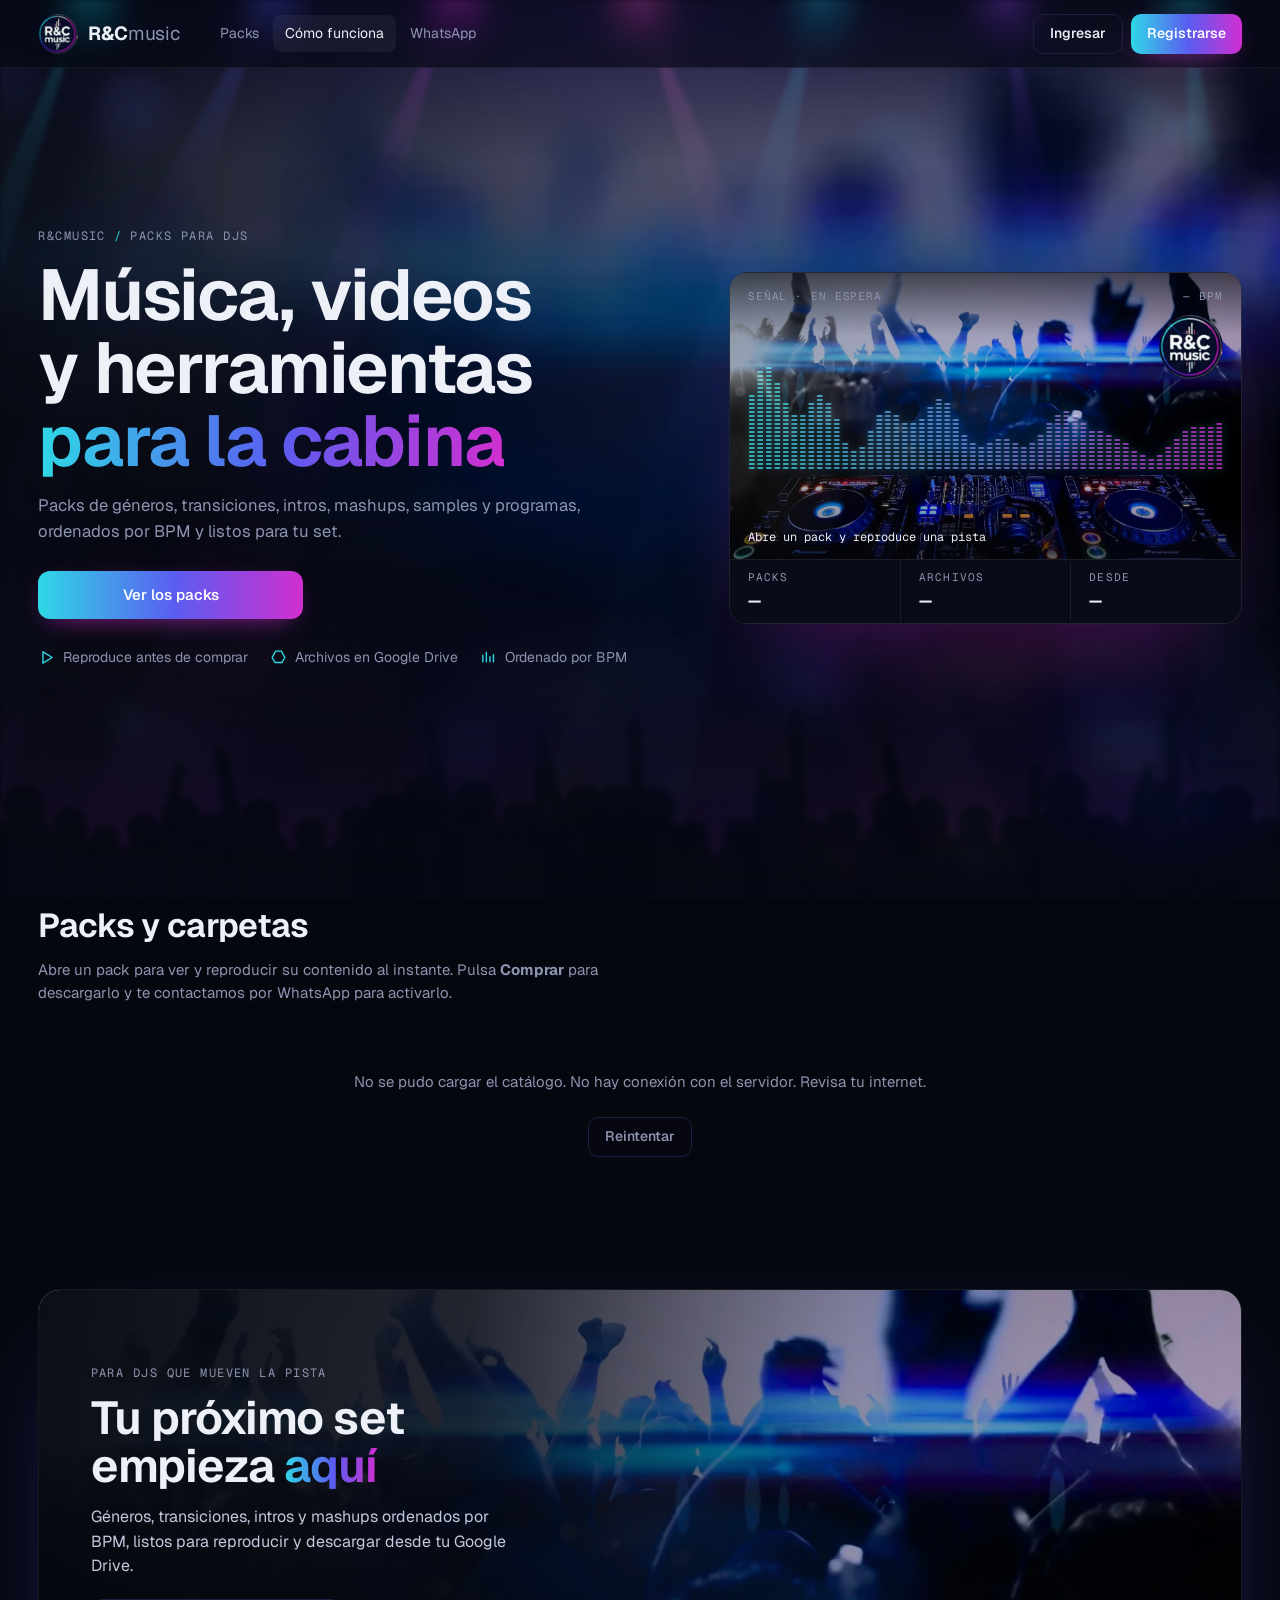
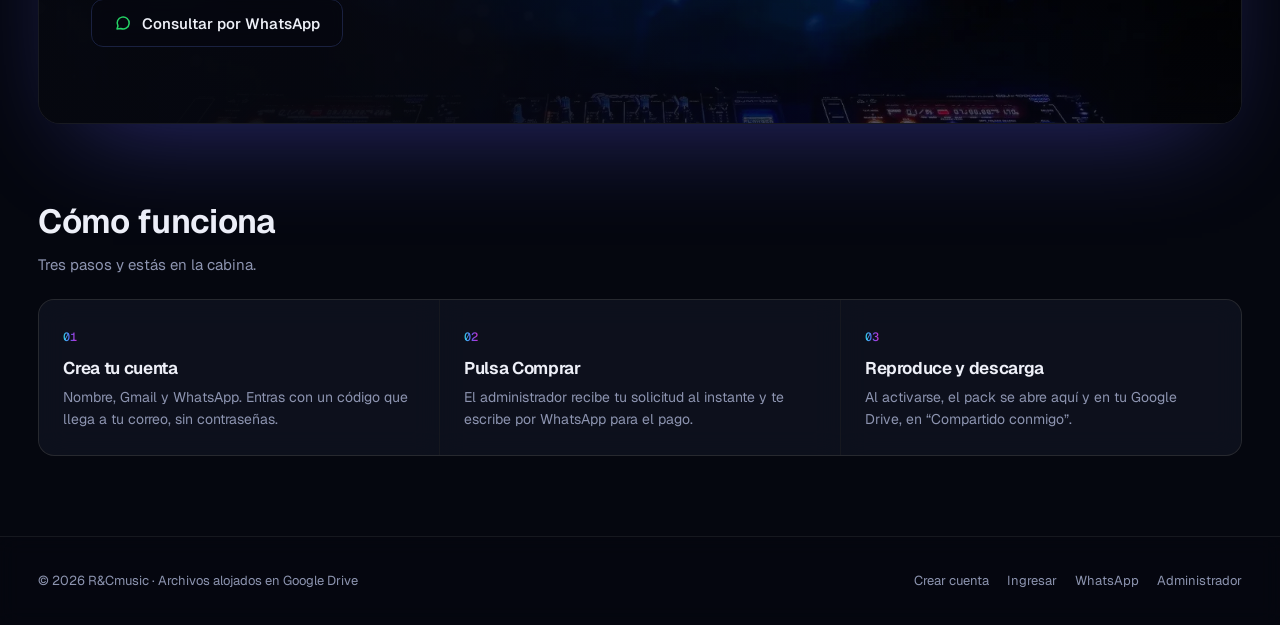
==== commit 252c9b2a: "Add files via upload V4.8" ====
--- a/index.html
+++ b/index.html
@@ -12,7 +12,7 @@
 <link rel="preconnect" href="https://script.google.com">
 <link rel="preconnect" href="https://script.googleusercontent.com">
 <link href="https://fonts.googleapis.com/css2?family=Geist:wght@400;500;600;700;800&family=Geist+Mono:wght@400;500&display=swap" rel="stylesheet">
-<link rel="stylesheet" href="styles.css?v=v4.6">
+<link rel="stylesheet" href="styles.css?v=v4.8">
 </head>
 <body>
 <div id="bg" aria-hidden="true"><div class="photo" id="bgPhoto" hidden></div><canvas id="bgCanvas"></canvas></div>
@@ -400,6 +400,6 @@
 
 <input type="file" id="fileIn" accept="image/jpeg,image/png,image/webp" hidden>
 <div class="toasts" id="toasts" role="status" aria-live="polite"></div>
-<script src="app.js?v=v4.6" defer></script>
+<script src="app.js?v=v4.8" defer></script>
 </body>
 </html>
--- a/styles.css
+++ b/styles.css
@@ -705,3 +705,13 @@
 .nodl{position:absolute;top:0;right:0;width:68px;height:64px;z-index:3;background:transparent;cursor:not-allowed}
 #vFrame .nodl{width:84px;height:72px}
 .mplay .mp-btn svg path{fill:#fff;stroke:none}
+
+/* v4.8 · reproductor propio para archivos abiertos en Drive (audio y video), máximo 1 min 50 s */
+.mdirect{position:relative;z-index:1;width:100%;height:100%}
+.mdirect.video{display:flex;flex-direction:column;background:#000}
+.mdirect.video .mvideo{flex:1;min-height:0;width:100%;height:100%;object-fit:contain;background:#000;cursor:pointer}
+.mdirect.video .mplay{flex:none;height:52px;background:rgba(5,7,15,.92)}
+.mdirect:fullscreen{background:#000}
+.mplay .mp-fs{width:34px;height:34px;flex:none;border:0;border-radius:8px;display:grid;place-items:center;background:transparent;color:var(--ink);cursor:pointer}
+.mplay .mp-fs svg{width:18px;height:18px;stroke:currentColor;fill:none;stroke-width:1.8}
+#vFrame .mdirect{position:absolute;inset:0}
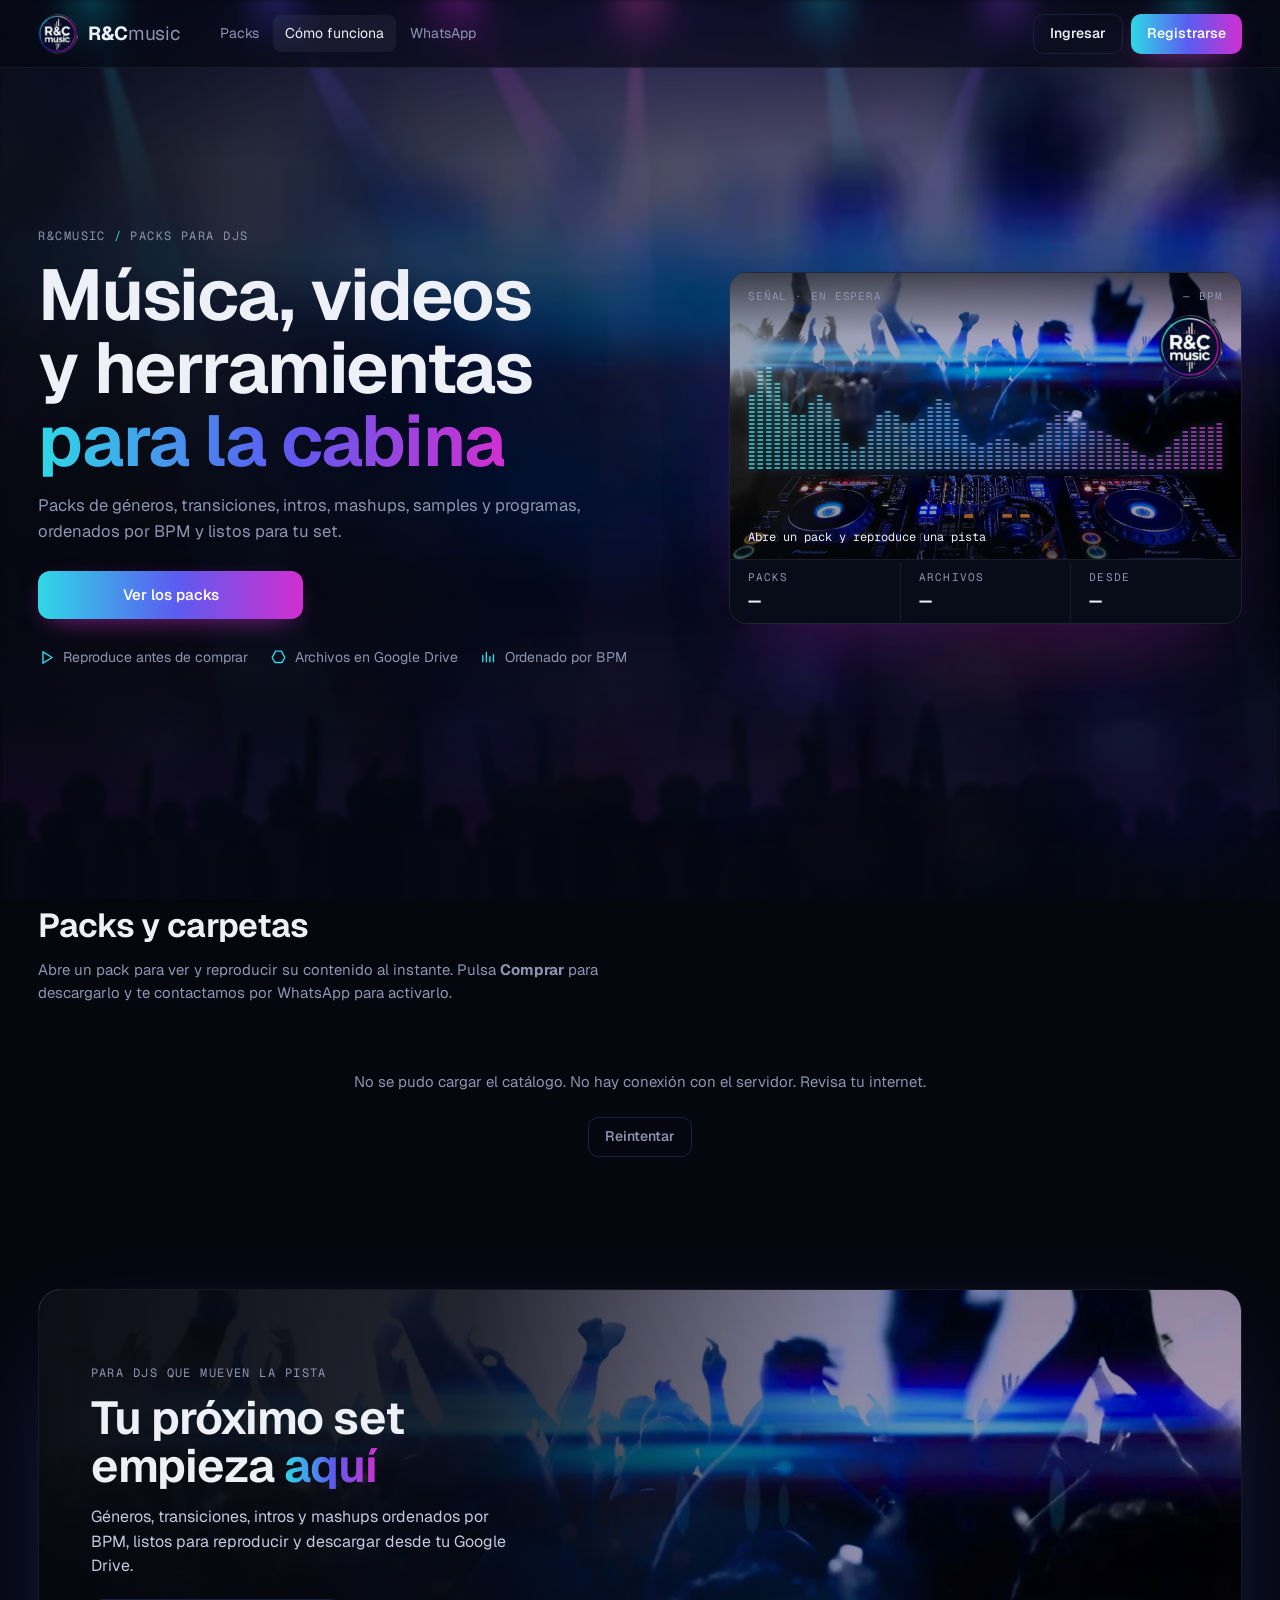
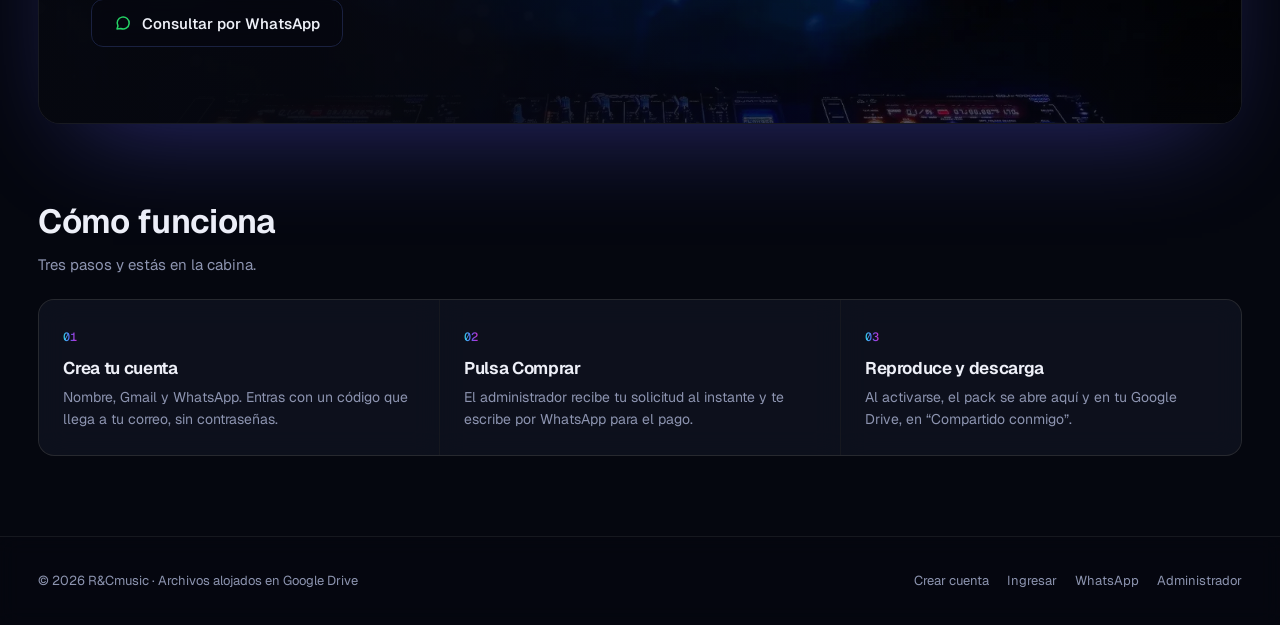
==== commit c964a5d0: "Add files via upload V4.8B" ====
--- a/index.html
+++ b/index.html
@@ -12,7 +12,7 @@
 <link rel="preconnect" href="https://script.google.com">
 <link rel="preconnect" href="https://script.googleusercontent.com">
 <link href="https://fonts.googleapis.com/css2?family=Geist:wght@400;500;600;700;800&family=Geist+Mono:wght@400;500&display=swap" rel="stylesheet">
-<link rel="stylesheet" href="styles.css?v=v4.8">
+<link rel="stylesheet" href="styles.css?v=v4.8b">
 </head>
 <body>
 <div id="bg" aria-hidden="true"><div class="photo" id="bgPhoto" hidden></div><canvas id="bgCanvas"></canvas></div>
@@ -400,6 +400,6 @@
 
 <input type="file" id="fileIn" accept="image/jpeg,image/png,image/webp" hidden>
 <div class="toasts" id="toasts" role="status" aria-live="polite"></div>
-<script src="app.js?v=v4.8" defer></script>
+<script src="app.js?v=v4.8b" defer></script>
 </body>
 </html>
--- a/styles.css
+++ b/styles.css
@@ -715,3 +715,8 @@
 .mplay .mp-fs{width:34px;height:34px;flex:none;border:0;border-radius:8px;display:grid;place-items:center;background:transparent;color:var(--ink);cursor:pointer}
 .mplay .mp-fs svg{width:18px;height:18px;stroke:currentColor;fill:none;stroke-width:1.8}
 #vFrame .mdirect{position:absolute;inset:0}
+
+.mfail{position:relative;z-index:4;display:flex;flex-direction:column;align-items:center;justify-content:center;gap:10px;height:100%;min-height:64px;padding:16px;text-align:center;font-size:14px;color:var(--ink);background:#05070f}
+.mfail span{color:var(--mute);max-width:440px;font-size:13px}
+#dockFrame .mfail{flex-direction:row;padding:6px 12px;font-size:12.5px}
+#dockFrame .mfail span{display:none}
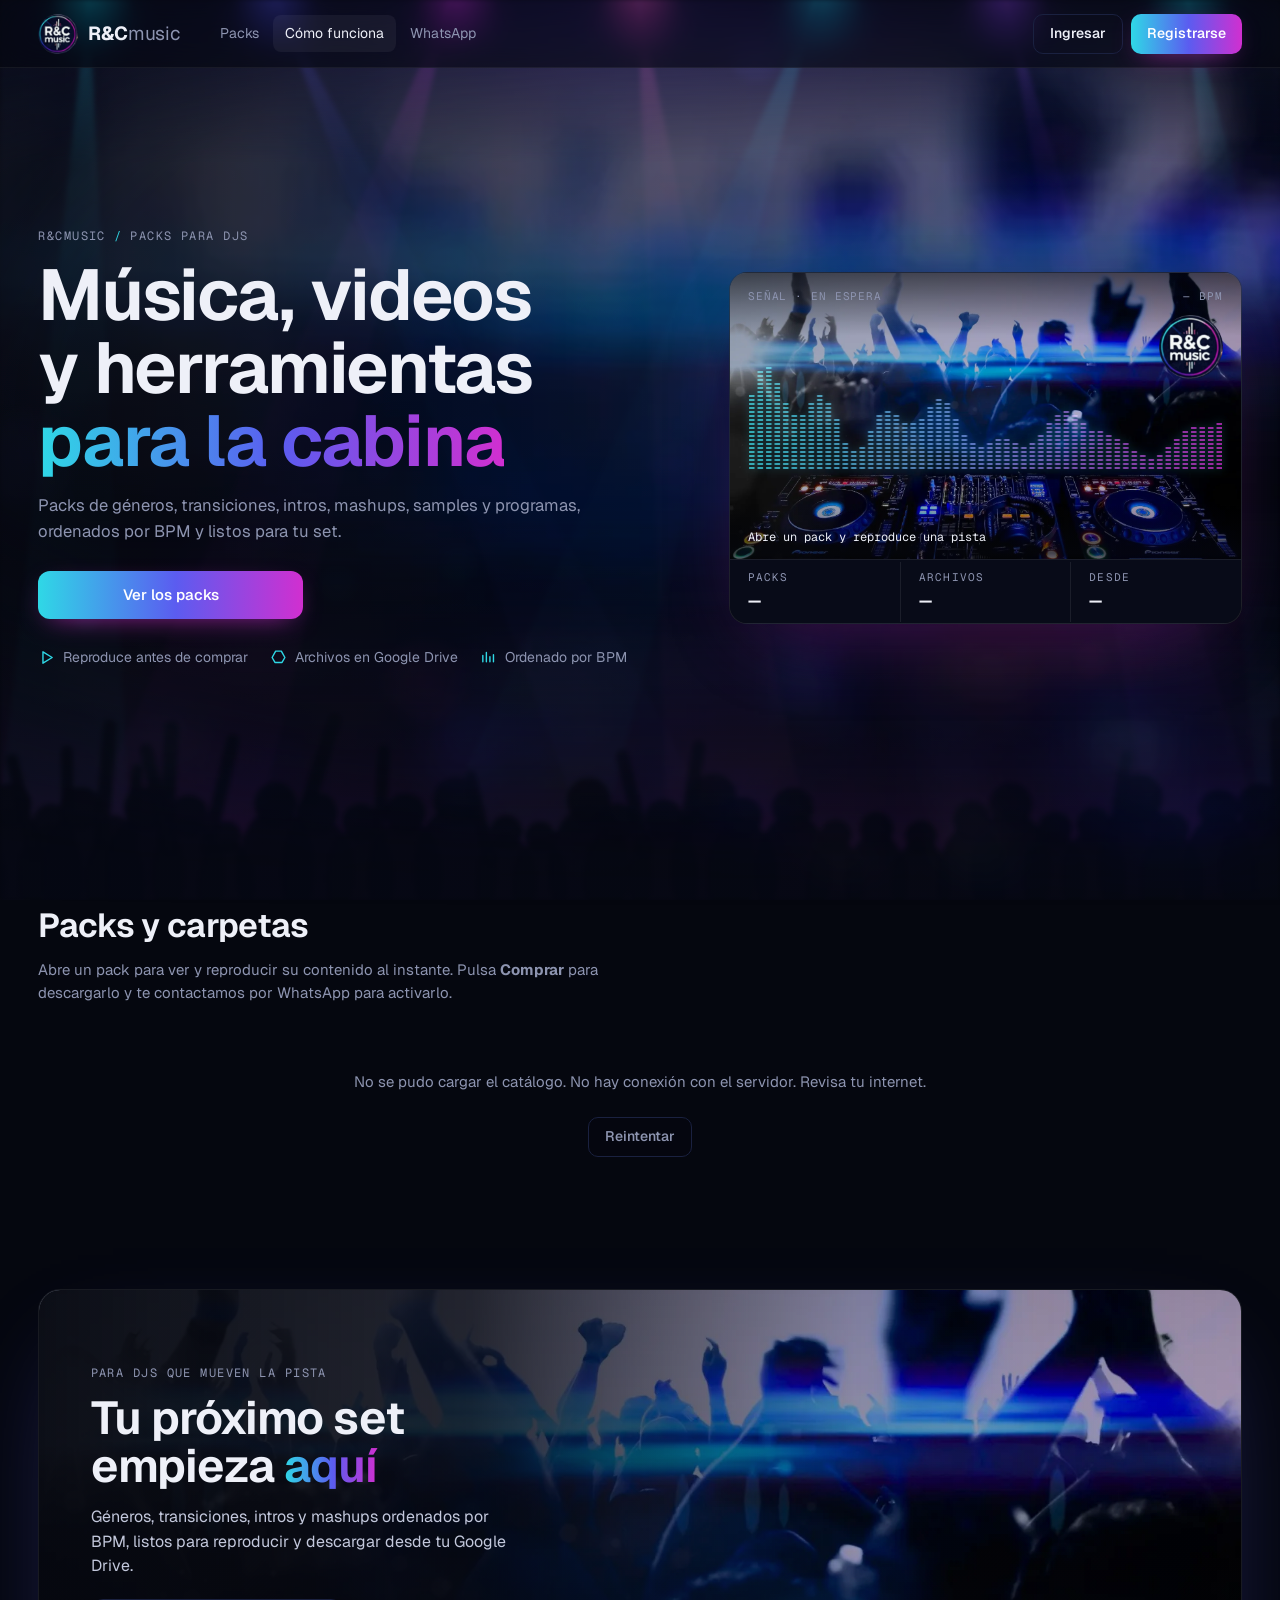
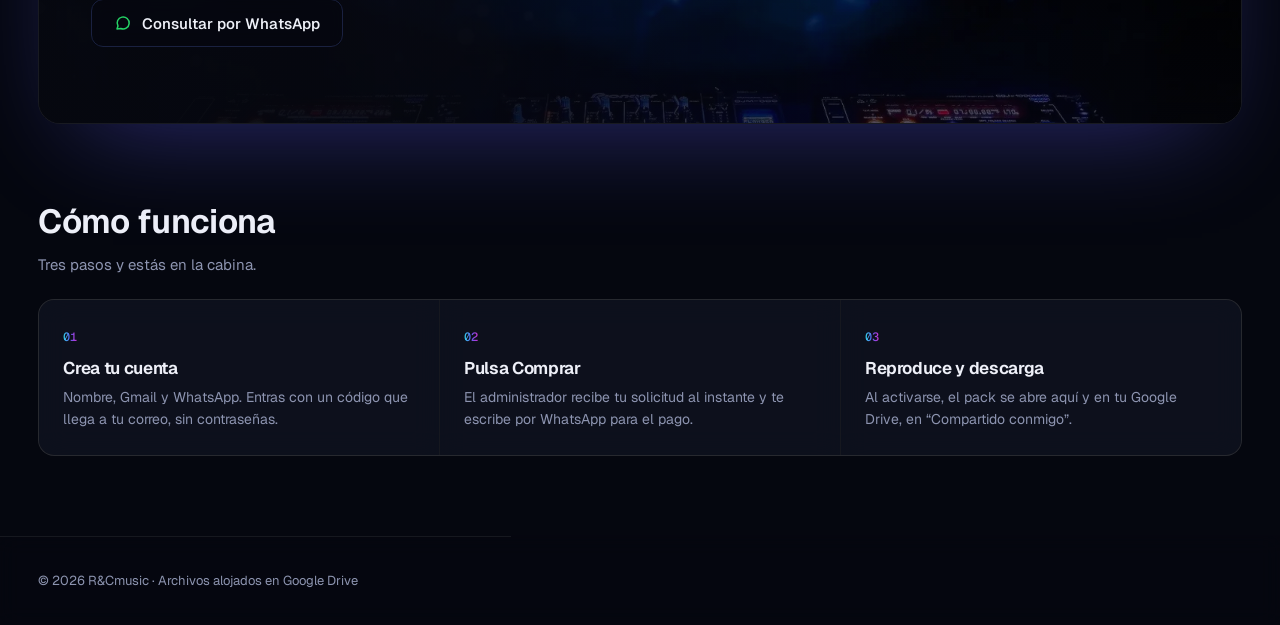
==== commit 3411cd8b: "Add files via upload v4.9" ====
--- a/index.html
+++ b/index.html
@@ -12,7 +12,7 @@
 <link rel="preconnect" href="https://script.google.com">
 <link rel="preconnect" href="https://script.googleusercontent.com">
 <link href="https://fonts.googleapis.com/css2?family=Geist:wght@400;500;600;700;800&family=Geist+Mono:wght@400;500&display=swap" rel="stylesheet">
-<link rel="stylesheet" href="styles.css?v=v4.8b">
+<link rel="stylesheet" href="styles.css?v=v4.9">
 </head>
 <body>
 <div id="bg" aria-hidden="true"><div class="photo" id="bgPhoto" hidden></div><canvas id="bgCanvas"></canvas></div>
@@ -400,6 +400,6 @@
 
 <input type="file" id="fileIn" accept="image/jpeg,image/png,image/webp" hidden>
 <div class="toasts" id="toasts" role="status" aria-live="polite"></div>
-<script src="app.js?v=v4.8b" defer></script>
+<script src="app.js?v=v4.9" defer></script>
 </body>
 </html>
--- a/styles.css
+++ b/styles.css
@@ -720,3 +720,14 @@
 .mfail span{color:var(--mute);max-width:440px;font-size:13px}
 #dockFrame .mfail{flex-direction:row;padding:6px 12px;font-size:12.5px}
 #dockFrame .mfail span{display:none}
+
+/* v4.9 · reproductor de Google Drive protegido (videos sin permiso de descarga): solo responde el centro */
+.dprot{position:absolute;inset:0;background:#000;overflow:hidden}
+.dprot iframe{position:absolute;inset:0;width:100%;height:100%;border:0;z-index:1}
+.dprot .dshield{position:absolute;inset:0;z-index:3;outline:none;background:transparent;cursor:not-allowed;
+  clip-path:polygon(evenodd,0 0,100% 0,100% 100%,0 100%,0 0,calc(50% - 42px) calc(50% - 42px),calc(50% + 42px) calc(50% - 42px),calc(50% + 42px) calc(50% + 42px),calc(50% - 42px) calc(50% + 42px),calc(50% - 42px) calc(50% - 42px))}
+.dprot .dhint{position:absolute;left:0;right:0;bottom:0;z-index:4;padding:10px 14px;font:11.5px var(--f-mono);color:var(--mute);text-align:center;background:linear-gradient(transparent,rgba(5,7,15,.92) 45%);pointer-events:none;min-height:52px;display:flex;align-items:flex-end;justify-content:center}
+.dprot .dfs{position:absolute;right:8px;bottom:8px;z-index:5;width:34px;height:34px;border:0;border-radius:8px;display:grid;place-items:center;background:rgba(5,7,15,.6);color:var(--ink);cursor:pointer}
+.dprot .dfs svg{width:18px;height:18px;stroke:currentColor;fill:none;stroke-width:1.8}
+.dprot:fullscreen{background:#000}
+.dprot::after{content:"";position:absolute;top:0;right:0;width:64px;height:56px;z-index:2;background:#000;pointer-events:none}
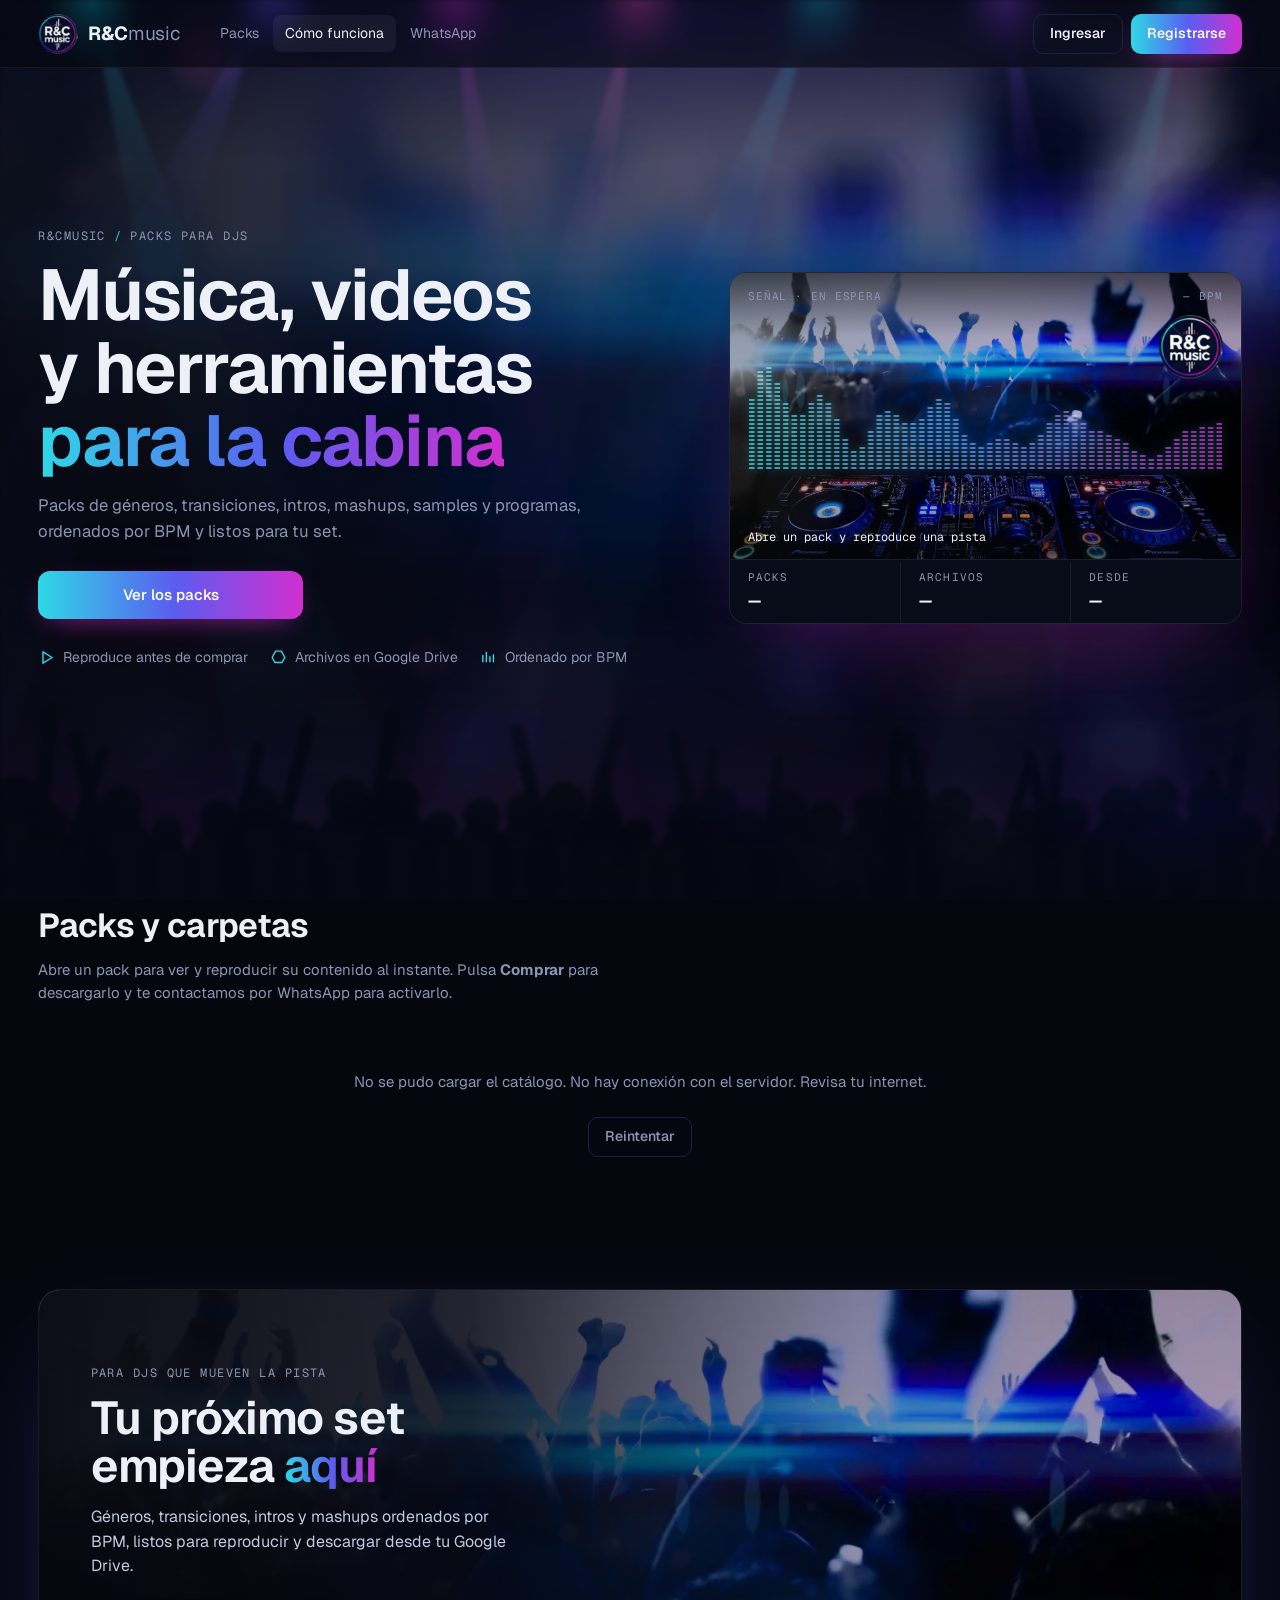
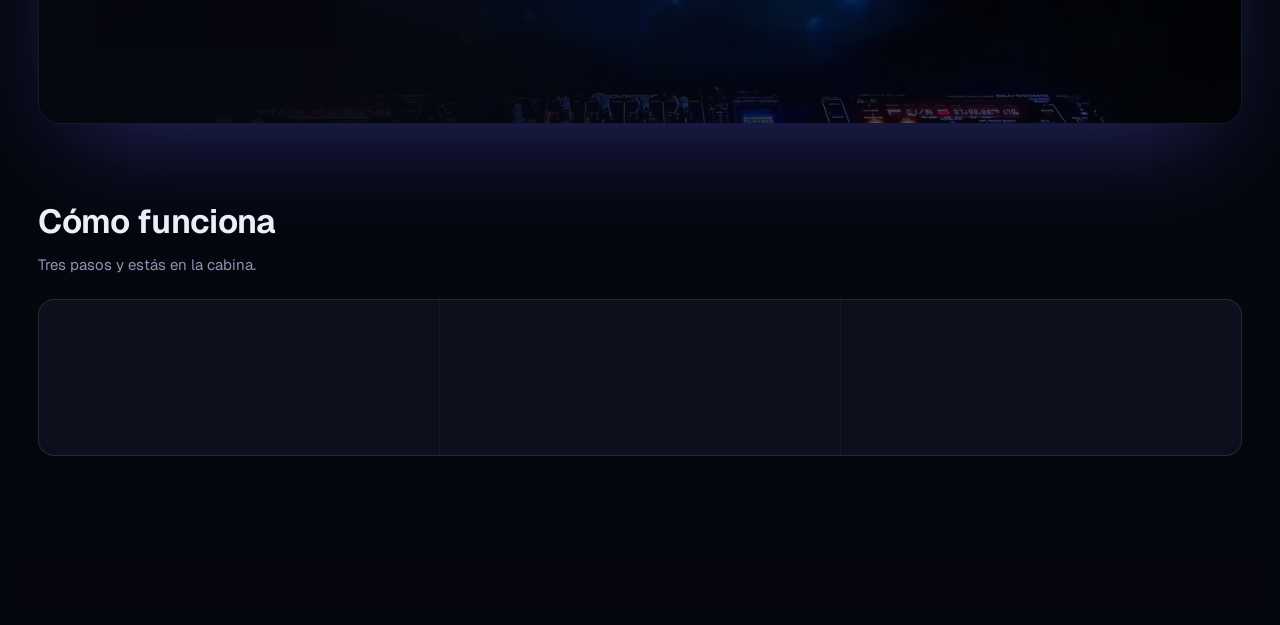
==== commit 6fbd1ce7: "Add files via upload v4.10" ====
--- a/index.html
+++ b/index.html
@@ -12,7 +12,7 @@
 <link rel="preconnect" href="https://script.google.com">
 <link rel="preconnect" href="https://script.googleusercontent.com">
 <link href="https://fonts.googleapis.com/css2?family=Geist:wght@400;500;600;700;800&family=Geist+Mono:wght@400;500&display=swap" rel="stylesheet">
-<link rel="stylesheet" href="styles.css?v=v4.9">
+<link rel="stylesheet" href="styles.css?v=v4.10">
 </head>
 <body>
 <div id="bg" aria-hidden="true"><div class="photo" id="bgPhoto" hidden></div><canvas id="bgCanvas"></canvas></div>
@@ -400,6 +400,6 @@
 
 <input type="file" id="fileIn" accept="image/jpeg,image/png,image/webp" hidden>
 <div class="toasts" id="toasts" role="status" aria-live="polite"></div>
-<script src="app.js?v=v4.9" defer></script>
+<script src="app.js?v=v4.10" defer></script>
 </body>
 </html>
--- a/styles.css
+++ b/styles.css
@@ -731,3 +731,39 @@
 .dprot .dfs svg{width:18px;height:18px;stroke:currentColor;fill:none;stroke-width:1.8}
 .dprot:fullscreen{background:#000}
 .dprot::after{content:"";position:absolute;top:0;right:0;width:64px;height:56px;z-index:2;background:#000;pointer-events:none}
+
+/* v4.10 · vista previa de videos en celulares */
+.pseudo-fs{position:fixed!important;inset:0!important;z-index:200!important;width:100vw!important;height:100dvh!important;background:#000}
+.mdirect:-webkit-full-screen,.dprot:-webkit-full-screen{width:100%;height:100%;background:#000}
+@media (max-width:760px){
+  .video-sheet .shead{padding:10px 12px}
+  .video-sheet .shead h3{display:-webkit-box;-webkit-line-clamp:2;-webkit-box-orient:vertical;white-space:normal;font-size:14px;line-height:1.25}
+  /* el video conserva su 16:9 completo y la barra de controles va aparte, debajo */
+  #vFrame{aspect-ratio:auto;height:calc(100vw * 9 / 16 + 52px);max-height:62dvh;padding:0}
+  .mplay{gap:8px;padding:0 10px}
+  .mplay .mp-btn{width:40px;height:40px}
+  .mplay .mp-fs{width:40px;height:40px}
+  .mplay .mp-bar{height:28px}
+  .dprot .dhint{font-size:10.5px;padding:10px 54px 12px 10px;justify-content:flex-start;text-align:left}
+  .dprot .dfs{width:40px;height:40px;right:6px;bottom:6px}
+  .video-sheet .row-split.pad{padding:10px 12px 14px;gap:4px 10px}
+  #vMeta{font-size:11.5px}
+  #vMeta + .preview-cd{margin:0}
+  .video-sheet .row-end{width:100%}
+  .video-sheet .row-end .btn{flex:1}
+  #vNote{font-size:12px}
+}
+/* celular en horizontal: el video ocupa toda la pantalla */
+@media (max-height:520px) and (orientation:landscape){
+  #vModal{padding:0;align-items:stretch}
+  #vModal .sheet{width:100%!important;height:100dvh;max-height:100dvh;border-radius:0;border:0;display:flex;flex-direction:column;overflow:hidden}
+  #vModal .shead{padding:5px 10px;border-bottom:0}
+  #vModal .shead h3{font-size:13px;white-space:nowrap;display:block}
+  #vModal .shead .minimize-float,#vModal .shead [data-close]{width:30px;height:30px;min-width:30px}
+  #vFrame{flex:1;min-height:0;aspect-ratio:auto;height:auto;max-height:none;padding:0}
+  #vModal .row-split.pad{padding:4px 12px;flex-wrap:nowrap}
+  #vModal .row-end,#vNote{display:none}
+  .mdirect.video .mplay{height:46px}
+}
+/* el contenedor del reproductor propio no hereda el relleno de .video (barra y video a todo el ancho) */
+.mdirect.video{padding:0;aspect-ratio:auto;align-items:stretch;justify-items:stretch}
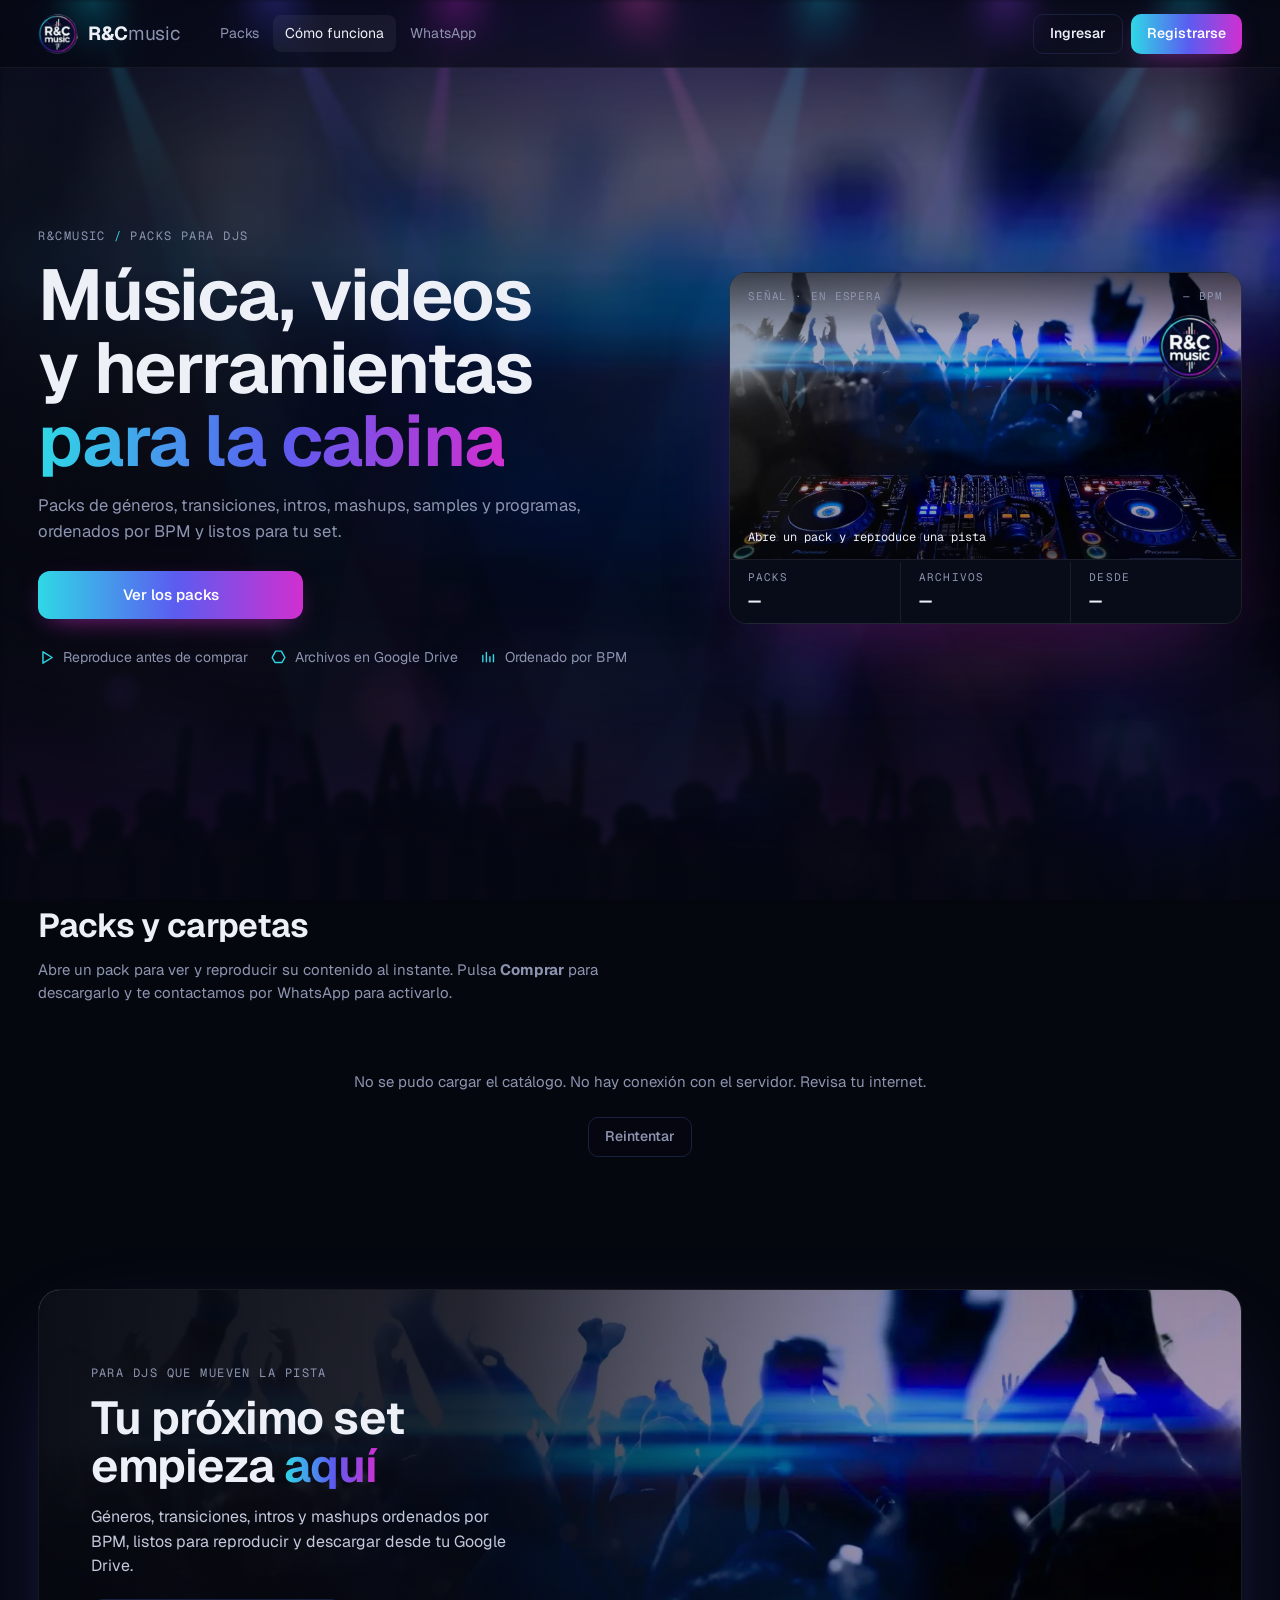
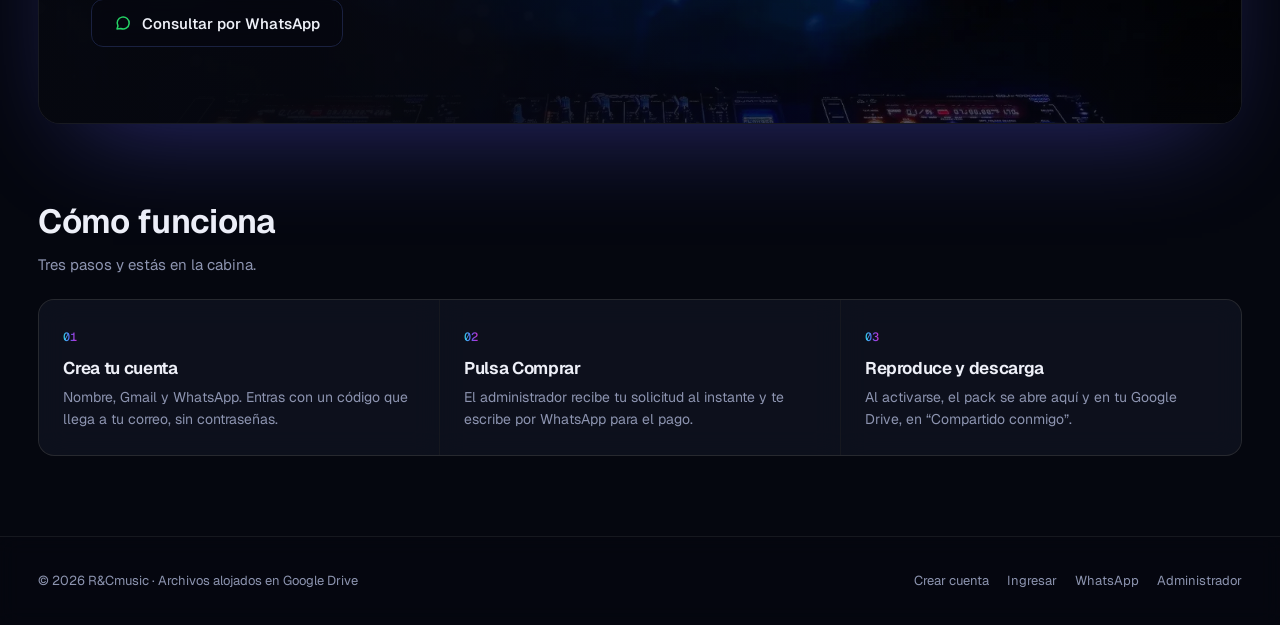
==== commit 8676d46e: "Add files via upload V4.11" ====
--- a/index.html
+++ b/index.html
@@ -12,7 +12,7 @@
 <link rel="preconnect" href="https://script.google.com">
 <link rel="preconnect" href="https://script.googleusercontent.com">
 <link href="https://fonts.googleapis.com/css2?family=Geist:wght@400;500;600;700;800&family=Geist+Mono:wght@400;500&display=swap" rel="stylesheet">
-<link rel="stylesheet" href="styles.css?v=v4.10">
+<link rel="stylesheet" href="styles.css?v=v4.11">
 </head>
 <body>
 <div id="bg" aria-hidden="true"><div class="photo" id="bgPhoto" hidden></div><canvas id="bgCanvas"></canvas></div>
@@ -400,6 +400,6 @@
 
 <input type="file" id="fileIn" accept="image/jpeg,image/png,image/webp" hidden>
 <div class="toasts" id="toasts" role="status" aria-live="polite"></div>
-<script src="app.js?v=v4.10" defer></script>
+<script src="app.js?v=v4.11" defer></script>
 </body>
 </html>
--- a/styles.css
+++ b/styles.css
@@ -730,7 +730,6 @@
 .dprot .dfs{position:absolute;right:8px;bottom:8px;z-index:5;width:34px;height:34px;border:0;border-radius:8px;display:grid;place-items:center;background:rgba(5,7,15,.6);color:var(--ink);cursor:pointer}
 .dprot .dfs svg{width:18px;height:18px;stroke:currentColor;fill:none;stroke-width:1.8}
 .dprot:fullscreen{background:#000}
-.dprot::after{content:"";position:absolute;top:0;right:0;width:64px;height:56px;z-index:2;background:#000;pointer-events:none}
 
 /* v4.10 · vista previa de videos en celulares */
 .pseudo-fs{position:fixed!important;inset:0!important;z-index:200!important;width:100vw!important;height:100dvh!important;background:#000}
@@ -767,3 +766,13 @@
 }
 /* el contenedor del reproductor propio no hereda el relleno de .video (barra y video a todo el ancho) */
 .mdirect.video{padding:0;aspect-ratio:auto;align-items:stretch;justify-items:stretch}
+
+/* v4.11 · reproductor de Drive recortado: su barra superior (en celulares, la de adelantar), el botón de abrir
+   en otra ventana y su barra inferior quedan fuera de la vista; solo se ve el video. */
+.dprot iframe{top:-56px;height:calc(100% + 112px)}
+.dprot .dhint{left:50%;right:auto;bottom:12px;transform:translateX(-50%);min-height:0;padding:6px 12px;border-radius:999px;background:rgba(5,7,15,.82);color:var(--ink);white-space:nowrap;transition:opacity .4s}
+.dprot.tocado .dhint{opacity:0}
+.mfail .mdet{display:block;max-width:520px;font:11px var(--f-mono);color:var(--mute);opacity:.75;word-break:break-word}
+.mfail .row-center{gap:8px}
+@media (max-width:760px){ .dprot .dhint{font-size:11px;padding:6px 10px;justify-content:center;text-align:center} }
+#vFrame .mfail{position:absolute;inset:0;height:auto}
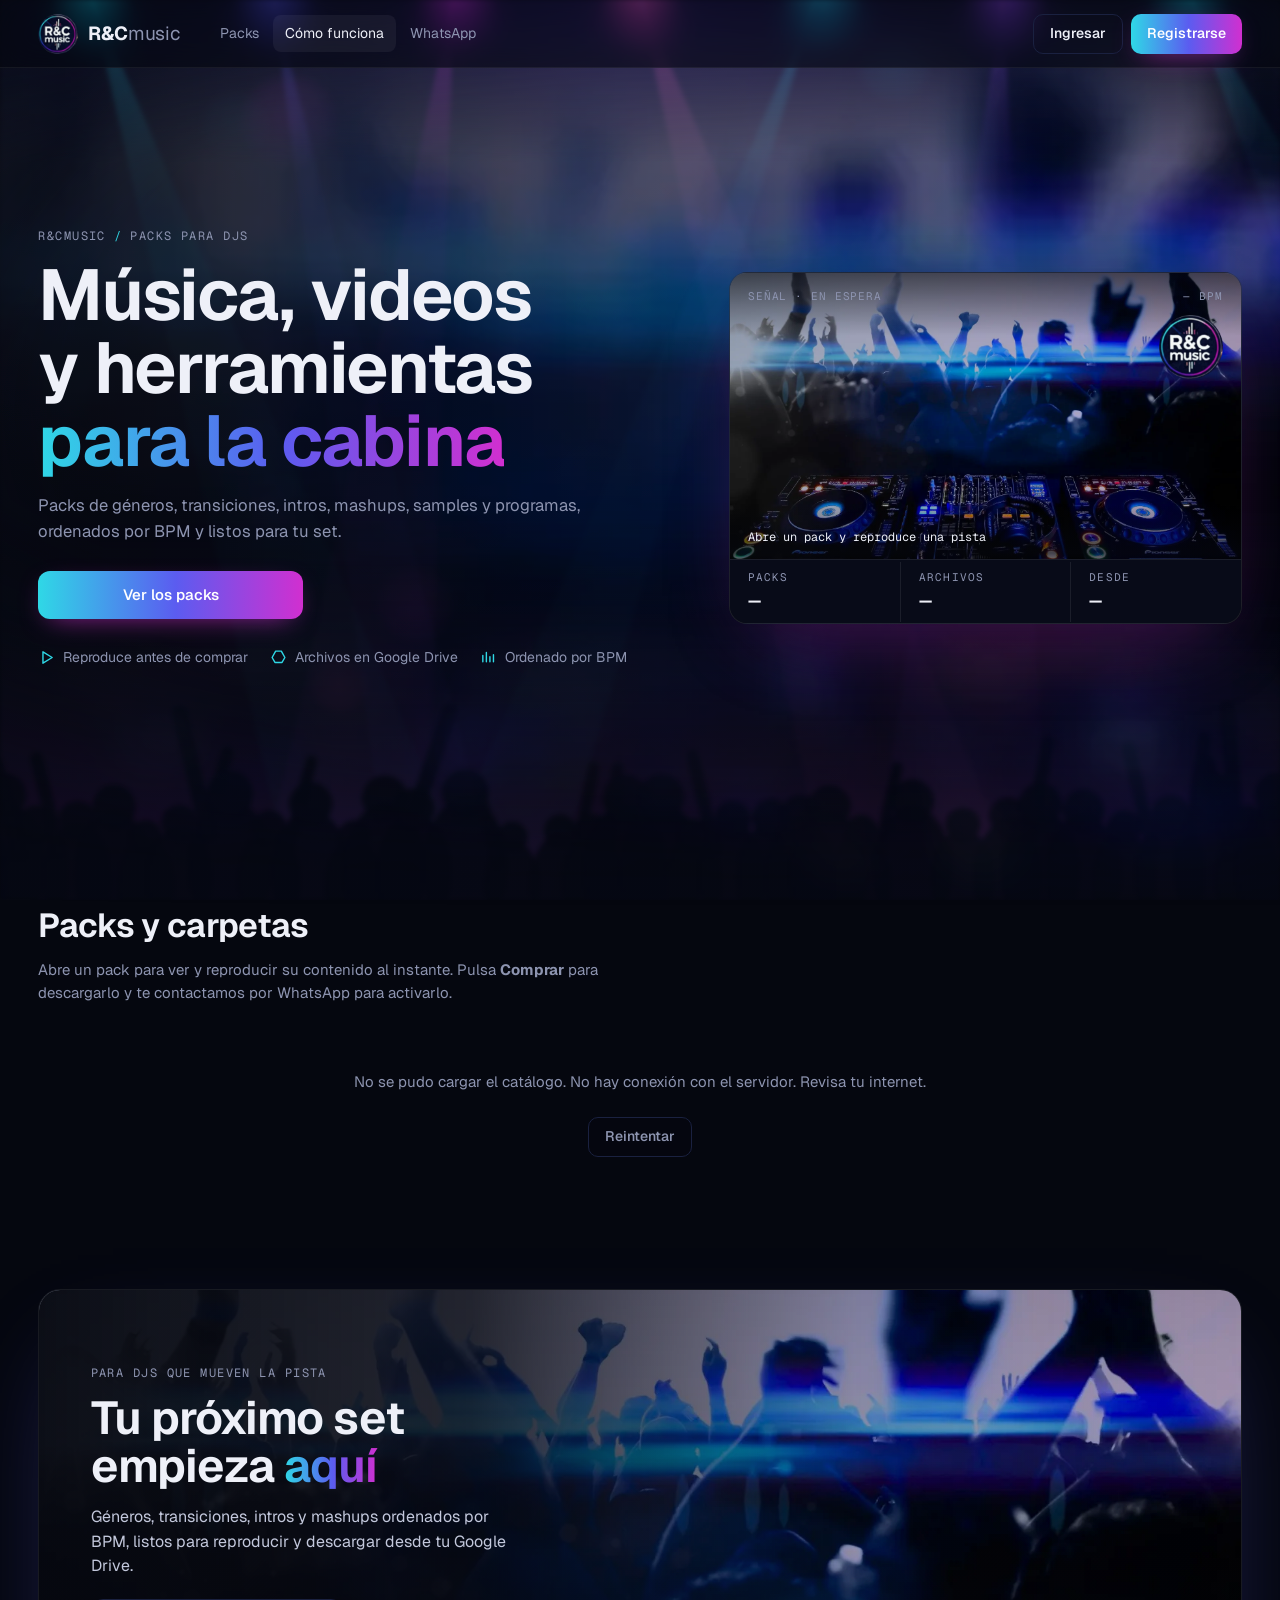
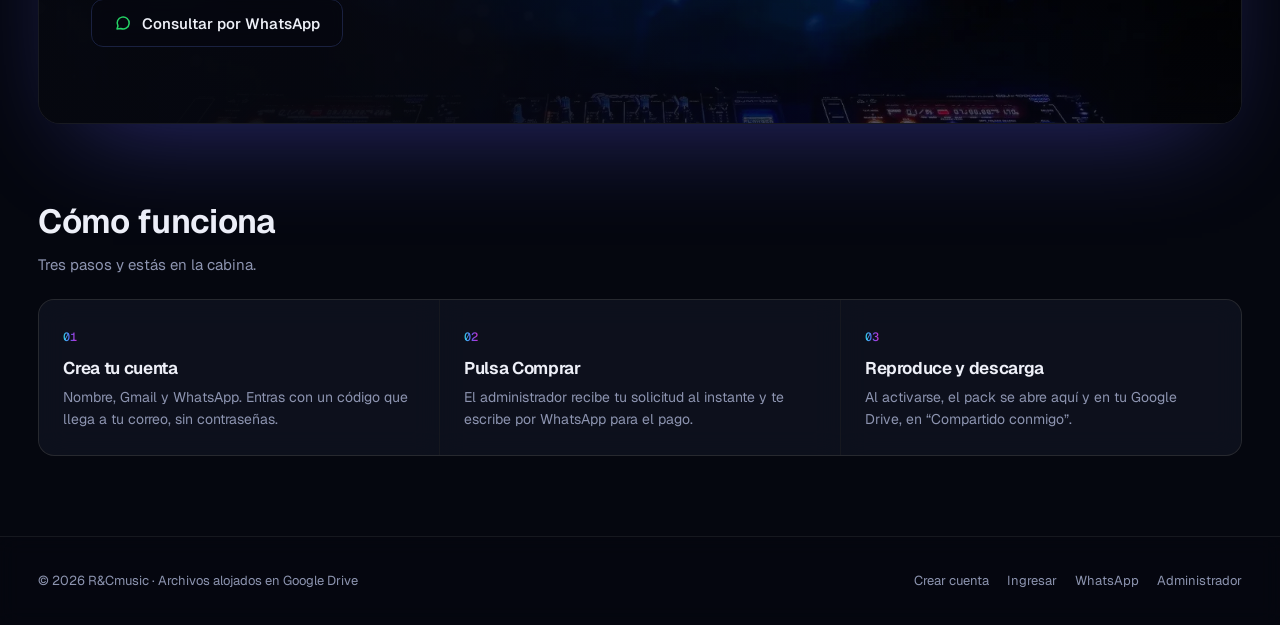
==== commit 3cdab39f: "Add files via upload V4.12" ====
--- a/index.html
+++ b/index.html
@@ -12,7 +12,7 @@
 <link rel="preconnect" href="https://script.google.com">
 <link rel="preconnect" href="https://script.googleusercontent.com">
 <link href="https://fonts.googleapis.com/css2?family=Geist:wght@400;500;600;700;800&family=Geist+Mono:wght@400;500&display=swap" rel="stylesheet">
-<link rel="stylesheet" href="styles.css?v=v4.11">
+<link rel="stylesheet" href="styles.css?v=v4.12">
 </head>
 <body>
 <div id="bg" aria-hidden="true"><div class="photo" id="bgPhoto" hidden></div><canvas id="bgCanvas"></canvas></div>
@@ -378,6 +378,7 @@
               <option value="compradores">Solo para quienes compraron</option>
               <option value="nadie">Desactivada</option>
             </select><span class="help" id="jReproHelp"></span></label>
+          <label class="w6">Clave de API de Google para videos (opcional, recomendada)<input type="text" id="jClaveVideo" maxlength="60" placeholder="AIza…" autocomplete="off" spellcheck="false"><span class="help">Con esta clave gratuita los videos y audios de carpetas compartidas con enlace se reproducen con el reproductor propio de la web (pausa, parar y corte exacto en 1:50), sin el reproductor de Google Drive. Se crea en Google Cloud → APIs y servicios → Credenciales.</span></label>
           <label class="tick w6"><input type="checkbox" id="jLuces"><span>Mostrar las luces animadas sobre el fondo</span></label>
           <label class="tick w6"><input type="checkbox" id="jDownloadAudio"><span>Mostrar iconos de descarga a quienes compraron (y en carpetas públicas)</span></label>
           <label class="tick w6"><input type="checkbox" id="jUser"><span>Enviar correos al usuario (solicitud recibida y acceso activado)</span></label>
@@ -400,6 +401,6 @@
 
 <input type="file" id="fileIn" accept="image/jpeg,image/png,image/webp" hidden>
 <div class="toasts" id="toasts" role="status" aria-live="polite"></div>
-<script src="app.js?v=v4.11" defer></script>
+<script src="app.js?v=v4.12" defer></script>
 </body>
 </html>
--- a/styles.css
+++ b/styles.css
@@ -776,3 +776,25 @@
 .mfail .row-center{gap:8px}
 @media (max-width:760px){ .dprot .dhint{font-size:11px;padding:6px 10px;justify-content:center;text-align:center} }
 #vFrame .mfail{position:absolute;inset:0;height:auto}
+
+/* v4.12 · reproductor de Drive protegido con barra propia (Parar, tiempo, pantalla completa).
+   La barra va debajo del video; los controles de Drive (volumen, configuración, adelantar) quedan fuera de la vista. */
+.dprot{--dc:56px;--db:52px}
+.dprot iframe{top:calc(-1 * var(--dc));height:calc(100% - var(--db) + 2 * var(--dc))}
+.dprot .dshield{bottom:var(--db)}
+.dprot .dhint{bottom:calc(var(--db) + 12px);white-space:normal;max-width:calc(100% - 24px);text-align:center}
+.dprot .dbar{position:absolute;left:0;right:0;bottom:0;height:var(--db);z-index:6;display:flex;align-items:center;gap:10px;padding:0 10px;background:#05070f;border-top:1px solid rgba(255,255,255,.06)}
+.dprot .dbar .dfs{position:static;width:40px;height:40px;background:transparent;margin-left:auto}
+.dbar-t{font:12px var(--f-mono);color:var(--mute);white-space:nowrap;overflow:hidden;text-overflow:ellipsis}
+.dbar-cd{font:12px var(--f-mono);color:var(--cyan);white-space:nowrap}
+.dbar-cd[hidden]{display:none}
+.mp-stop{width:36px;height:36px;flex:none;border-radius:50%;border:1px solid rgba(255,255,255,.18);display:grid;place-items:center;background:rgba(255,255,255,.06);color:#fff;cursor:pointer}
+.mp-stop svg{width:13px;height:13px;fill:currentColor;stroke:none}
+.mp-stop:hover{background:rgba(255,255,255,.14)}
+@media (max-width:760px){
+  .dprot{--dc:76px}
+  .mp-stop{width:40px;height:40px}
+  .dbar-t{display:none}
+  .dprot .dhint{font-size:11px}
+}
+@media (max-height:520px) and (orientation:landscape){ .dprot{--db:46px} }
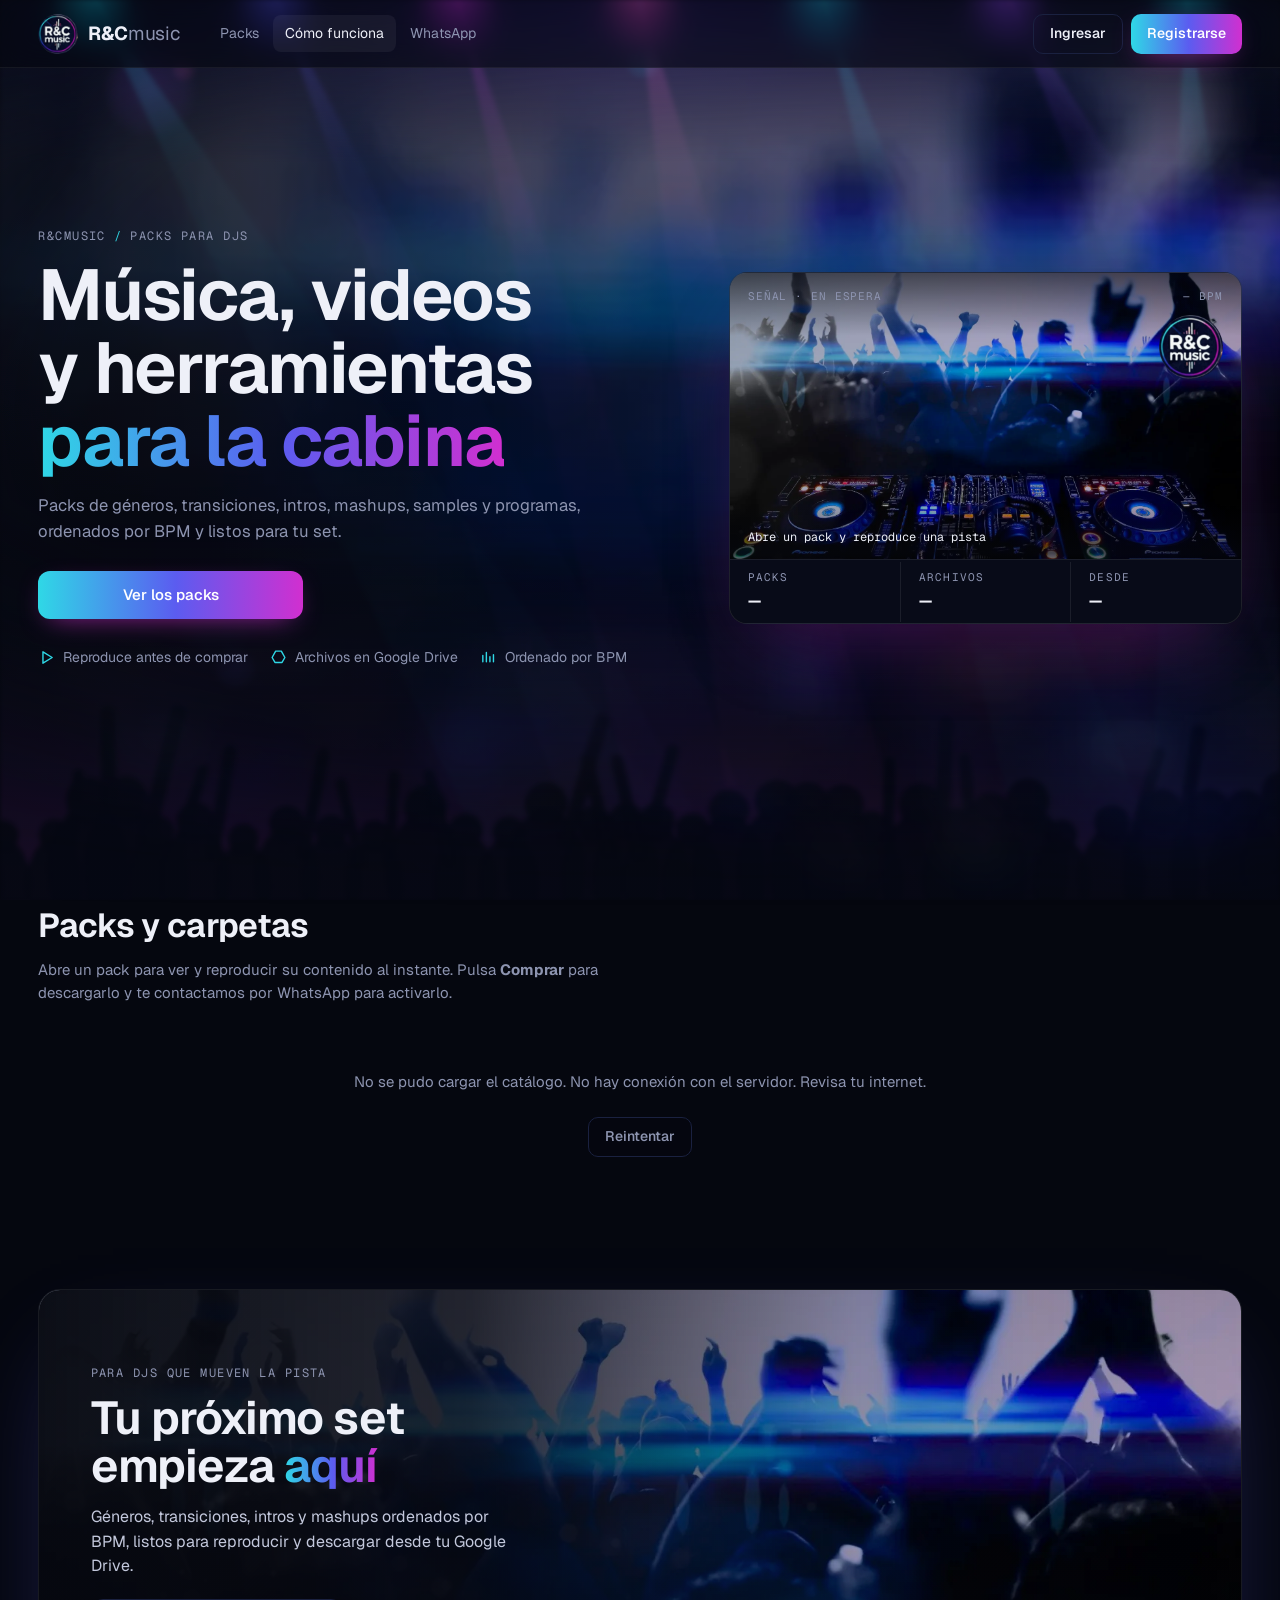
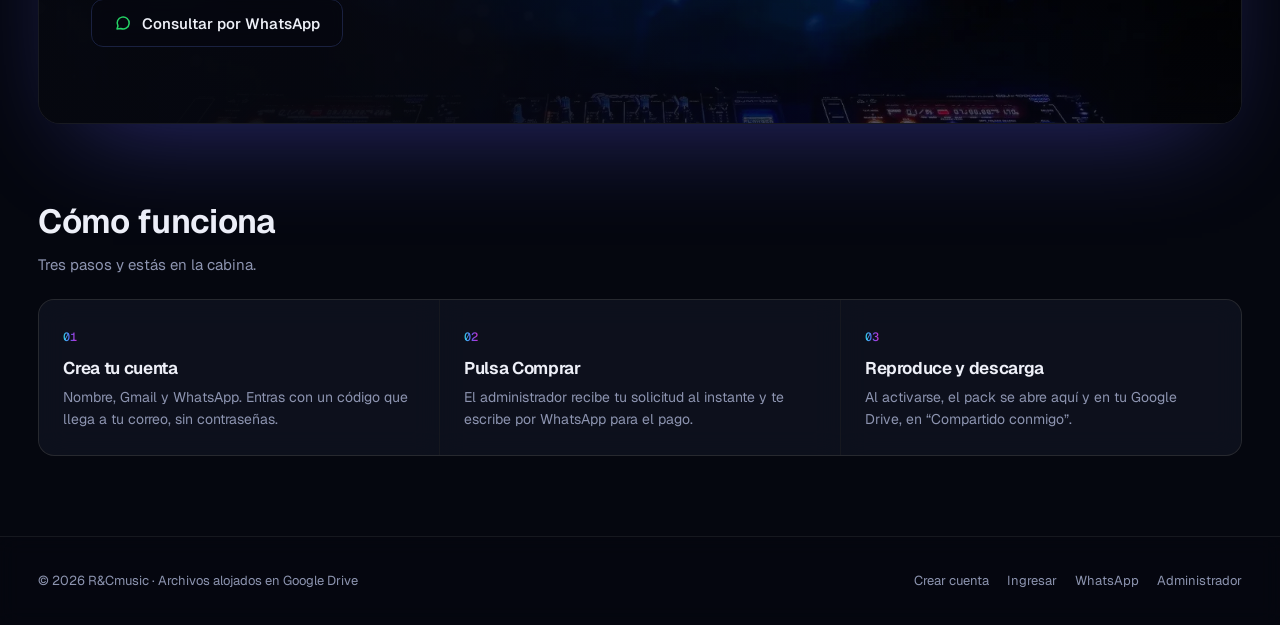
==== commit e38a8045: "Add files via upload v4.12.1" ====
--- a/index.html
+++ b/index.html
@@ -12,7 +12,7 @@
 <link rel="preconnect" href="https://script.google.com">
 <link rel="preconnect" href="https://script.googleusercontent.com">
 <link href="https://fonts.googleapis.com/css2?family=Geist:wght@400;500;600;700;800&family=Geist+Mono:wght@400;500&display=swap" rel="stylesheet">
-<link rel="stylesheet" href="styles.css?v=v4.12">
+<link rel="stylesheet" href="styles.css?v=v5.0">
 </head>
 <body>
 <div id="bg" aria-hidden="true"><div class="photo" id="bgPhoto" hidden></div><canvas id="bgCanvas"></canvas></div>
@@ -141,7 +141,9 @@
         <h2 id="fName"></h2>
         <p class="pdesc" id="fDesc"></p>
         <div class="pprice"><strong class="amt" id="fPrice"></strong><span class="per" id="fPer"></span></div>
+        <div class="usd" id="fUsd" hidden></div>
         <p class="pnote" id="fPriceNote"></p>
+        <div id="fPagos"></div>
         <p class="fstate" id="fState"></p>
         <div class="pbtns">
           <button type="button" class="btn grad lg" id="fBuy">Comprar</button>
@@ -401,6 +403,6 @@
 
 <input type="file" id="fileIn" accept="image/jpeg,image/png,image/webp" hidden>
 <div class="toasts" id="toasts" role="status" aria-live="polite"></div>
-<script src="app.js?v=v4.12" defer></script>
+<script src="app.js?v=v5.0" defer></script>
 </body>
 </html>
--- a/styles.css
+++ b/styles.css
@@ -798,3 +798,42 @@
   .dprot .dhint{font-size:11px}
 }
 @media (max-height:520px) and (orientation:landscape){ .dprot{--db:46px} }
+
+/* v5.0 · precio en dólares y formas de pago */
+.usd{font:600 13px var(--f-mono);color:var(--mute);margin-top:2px;letter-spacing:.02em}
+.pprice + .usd{font-size:14px;margin-top:4px}
+.pagos{display:flex;flex-wrap:wrap;align-items:center;gap:6px;margin-top:10px}
+.pagos-t{font:11px var(--f-mono);color:var(--mute);text-transform:uppercase;letter-spacing:.06em;margin-right:2px}
+.pago{display:inline-flex;align-items:center;gap:6px;height:30px;padding:0 10px 0 6px;border-radius:999px;background:#fff;color:#111;font-size:12px;font-weight:600;text-decoration:none;border:1px solid rgba(255,255,255,.2);transition:transform .15s var(--ease),box-shadow .15s}
+.pago img{width:20px;height:20px;border-radius:4px;object-fit:contain;flex:none}
+.pago:hover{transform:translateY(-1px);box-shadow:0 6px 16px -6px rgba(47,216,230,.5)}
+.pagos.lg{margin:12px 0 4px}
+.pagos.lg .pago{height:38px;padding:0 14px 0 8px;font-size:13.5px}
+.pagos.lg .pago img{width:24px;height:24px}
+.pagos-edit{border:1px solid var(--line);border-radius:12px;padding:10px 12px 12px;display:grid;gap:8px;min-width:0}
+.pagos-edit legend{padding:0 6px;font-size:12.5px;color:var(--mute)}
+.pago-row{display:grid;grid-template-columns:auto 28px minmax(90px,.6fr) minmax(0,1.6fr);gap:8px;align-items:center}
+.pago-row .tick{margin:0;white-space:nowrap}
+.pago-logo{width:28px;height:28px;border-radius:7px;background:#fff;display:grid;place-items:center;overflow:hidden}
+.pago-logo:empty{background:rgba(255,255,255,.06)}
+.pago-logo img{width:22px;height:22px;object-fit:contain}
+.pago-row input:not([type=checkbox]){min-width:0;width:100%}
+@media (max-width:600px){
+  .pago-row{grid-template-columns:auto 28px 1fr}
+  .pago-row [data-pago-u]{grid-column:1 / -1}
+  .pagos .pago{height:28px;font-size:11.5px}
+}
+@media (max-width:760px){
+  .pack .pagos-t{display:none}
+  .pack .pago span{display:none}
+  .pack .pago{width:32px;height:32px;padding:0;justify-content:center}
+}
+
+/* v5.0 · borde resaltado en cada anuncio (degradado de la marca, con brillo al pasar el mouse) */
+.pack{border-color:transparent;box-shadow:0 0 0 1px rgba(47,216,230,.10),0 14px 34px -22px rgba(91,92,240,.55)}
+.pack::before{content:"";position:absolute;inset:0;border-radius:inherit;padding:1.5px;pointer-events:none;z-index:4;
+  background:linear-gradient(140deg,#2fd8e6,#5b5cf0 50%,#d12fd0);opacity:.7;transition:opacity .25s;
+  -webkit-mask:linear-gradient(#000 0 0) content-box,linear-gradient(#000 0 0);-webkit-mask-composite:xor;mask-composite:exclude}
+.pack:hover{border-color:transparent;box-shadow:0 0 0 1px rgba(47,216,230,.25),0 0 22px -4px rgba(47,216,230,.35),0 18px 44px -20px rgba(209,47,208,.55)}
+.pack:hover::before{opacity:1}
+@media (prefers-reduced-motion:reduce){ .pack::before{transition:none} }
